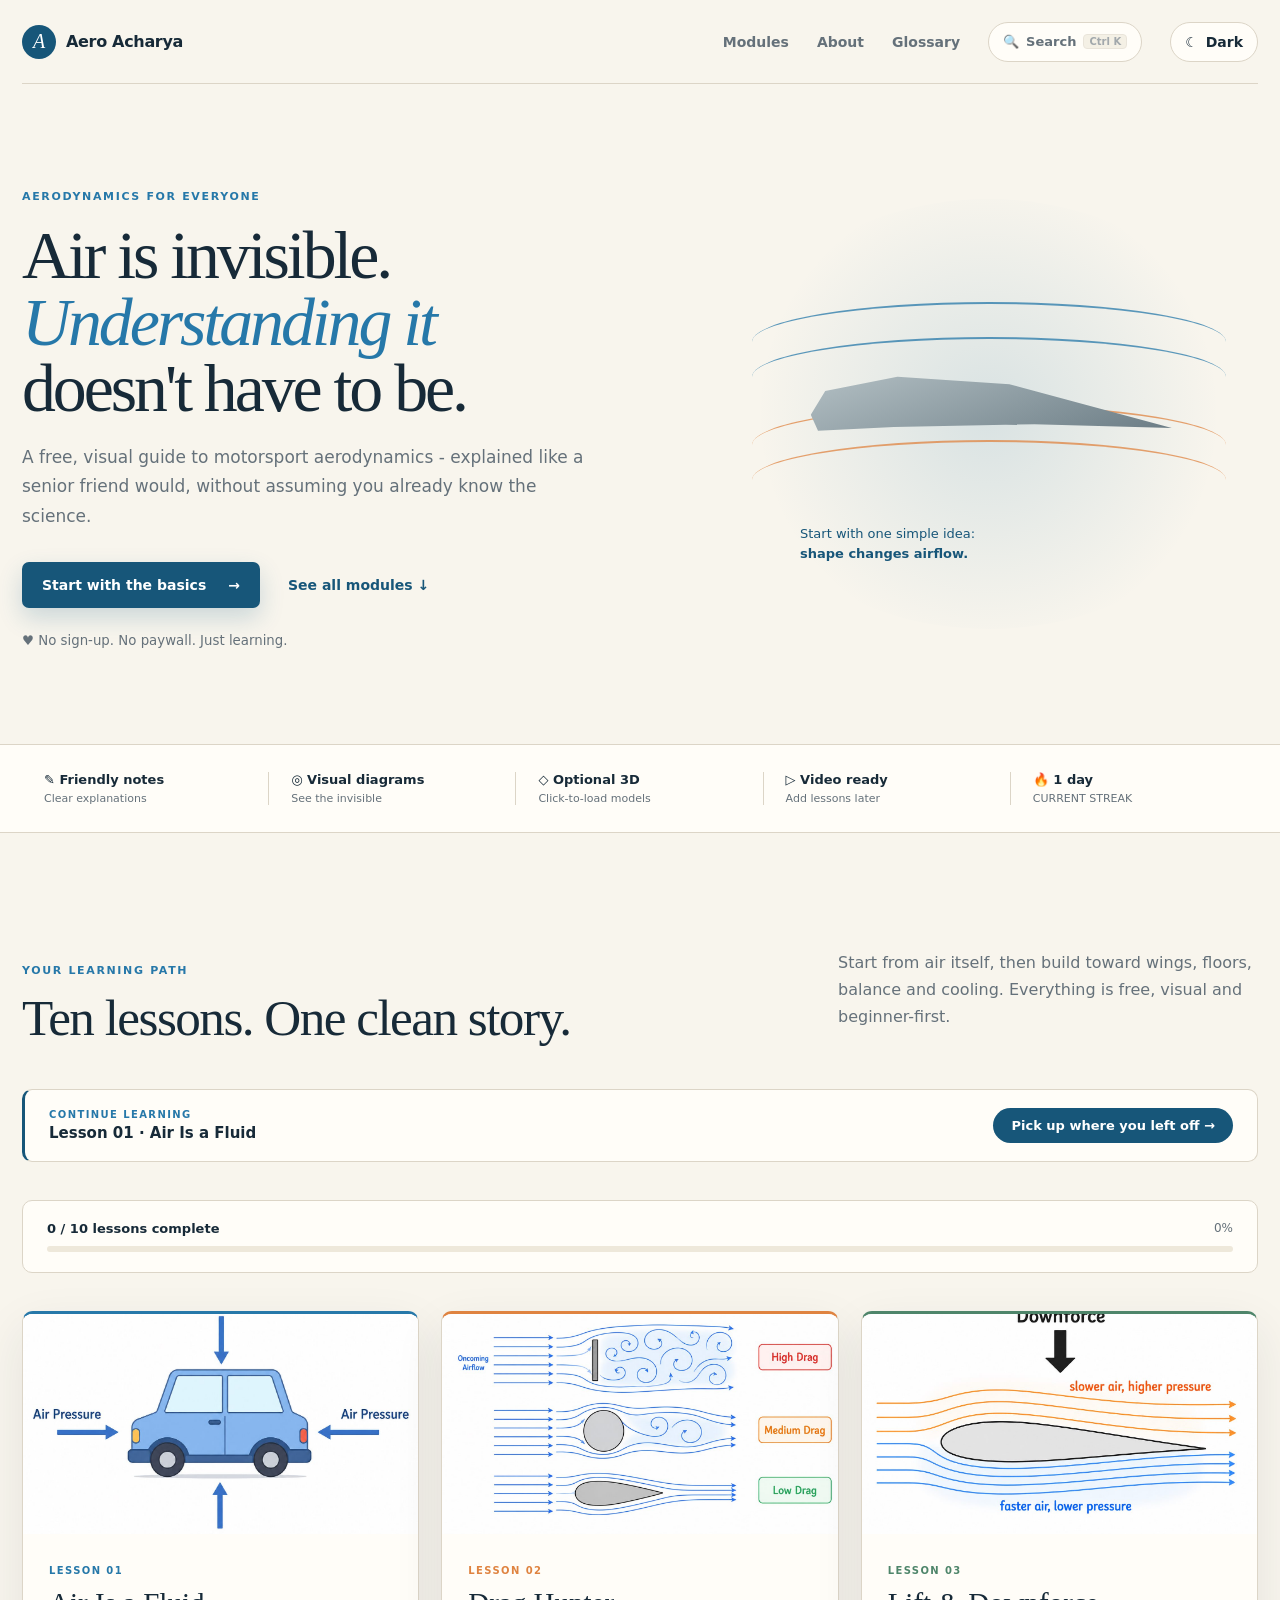
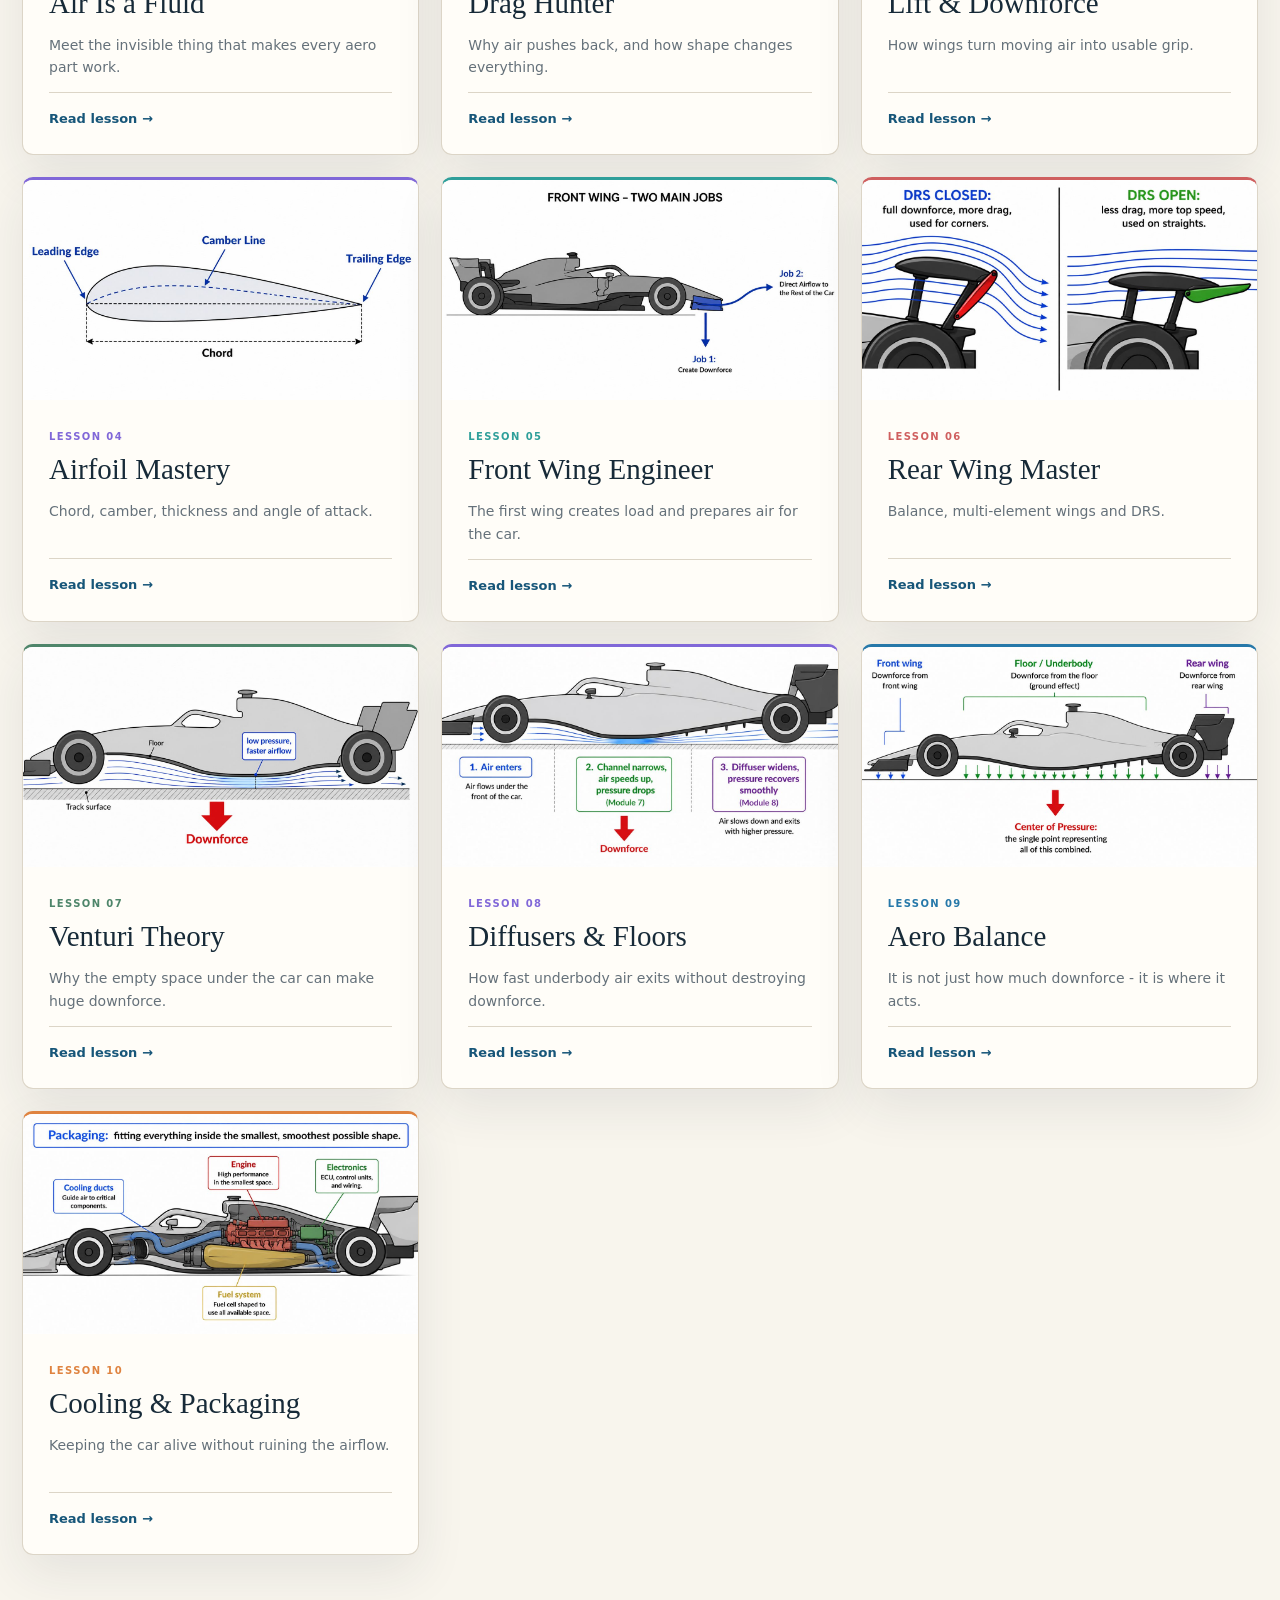
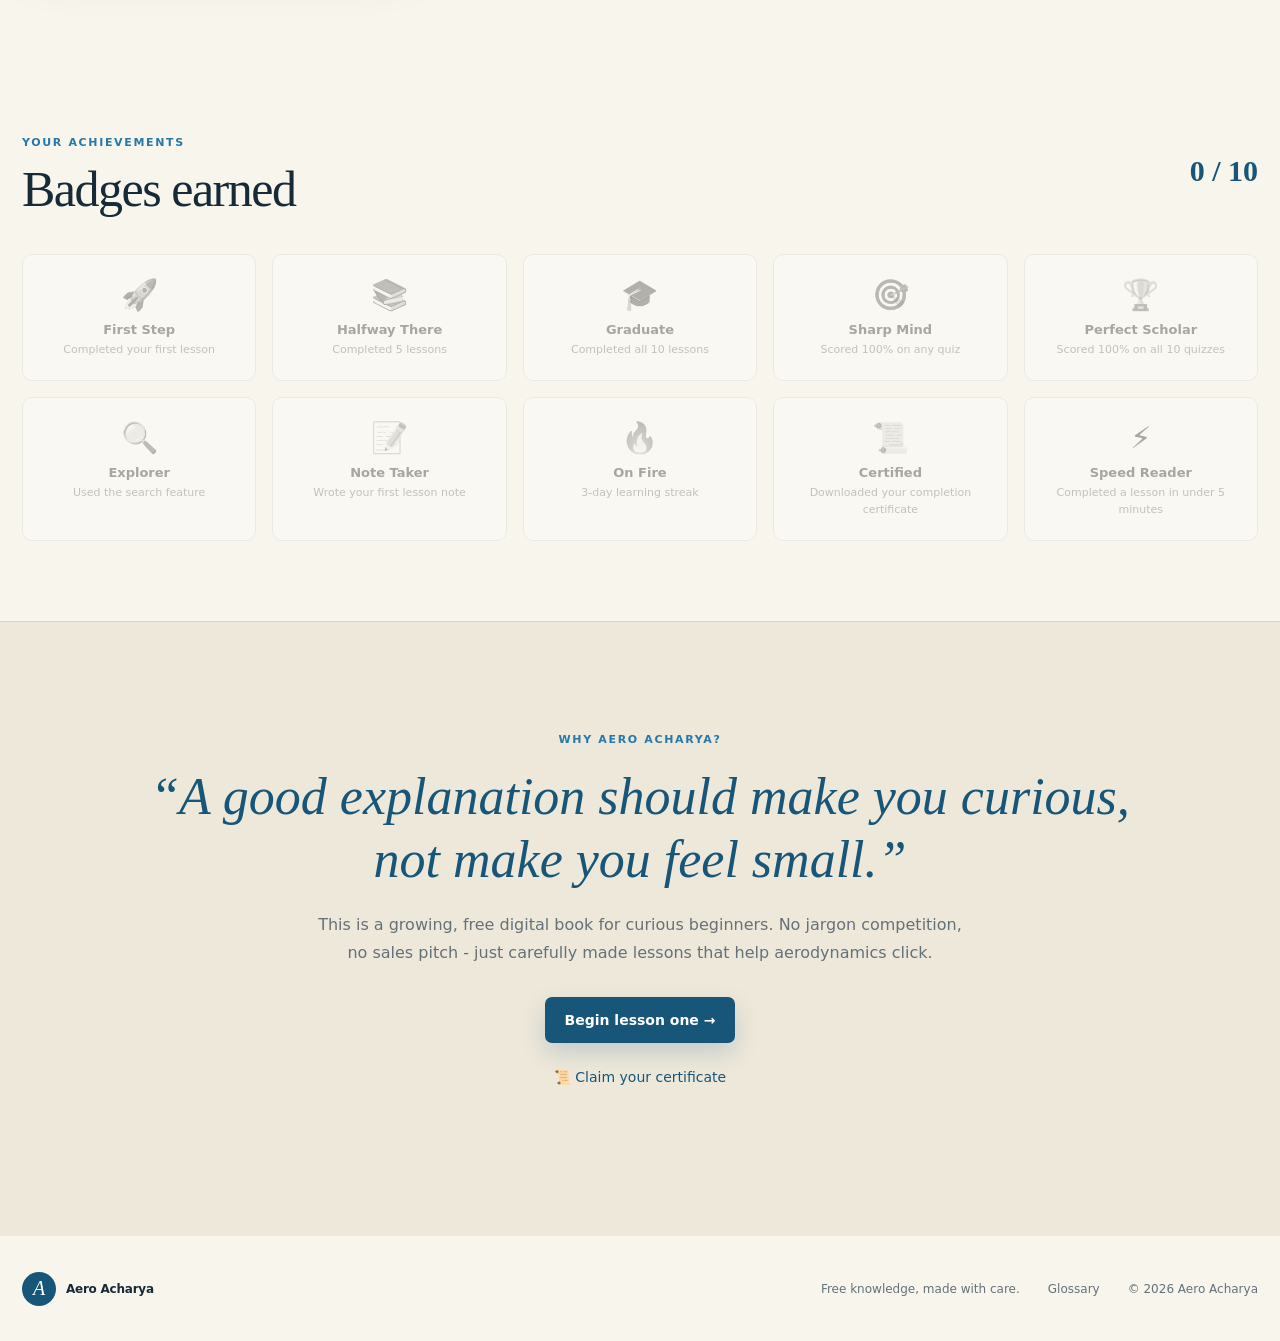
==== index.html @ bc59252e "Add Aero Acharya site" ====
<!doctype html>
<html lang="en">
<head>
  <link rel="manifest" href="manifest.json">
  <meta charset="utf-8">
  <meta name="viewport" content="width=device-width,initial-scale=1">
  <meta name="theme-color" content="#f8f5ed">
  <meta name="description" content="Free, visual motorsport aerodynamics lessons for complete beginners.">
  <title>Aero Acharya - Aerodynamics, explained simply</title>
  <link rel="icon" href="favicon.svg" type="image/svg+xml">
  <link rel="stylesheet" href="assets/styles.css">
  <script src="assets/search-index.js" defer></script>
  <script src="assets/quiz-data.js" defer></script>
  <script src="assets/site.js" defer></script>
  <script src="assets/search.js" defer></script>
  <script src="assets/enhancements.js" defer></script>
  <script src="assets/achievements.js" defer></script>
</head>
<body>
  <header class="site-header wrap">
    <a class="brand" href="./"><span class="brand-mark">A</span><span>Aero Acharya</span></a>
    <button class="menu-button" data-menu aria-label="Open menu" aria-expanded="false">☰</button>
    <nav data-nav><a href="#modules">Modules</a><a href="#about">About</a><a href="glossary.html">Glossary</a><button class="search-btn" data-search-open aria-label="Search lessons"><span>🔍</span><span>Search</span><kbd>Ctrl K</kbd></button><button class="theme-toggle" data-theme-toggle></button></nav>
  </header>

  <main>
    <section class="home-hero wrap">
      <div class="hero-copy">
        <p class="kicker">AERODYNAMICS FOR EVERYONE</p>
        <h1>Air is invisible.<br><em>Understanding it</em><br>doesn&apos;t have to be.</h1>
        <p>A free, visual guide to motorsport aerodynamics - explained like a senior friend would, without assuming you already know the science.</p>
        <div class="hero-actions"><a class="button" href="modules/air-is-a-fluid/">Start with the basics <span>→</span></a><a class="quiet-link" href="#modules">See all modules ↓</a></div>
        <small>♥ No sign-up. No paywall. Just learning.</small>
      </div>
      <div class="hero-diagram" aria-label="Airflow around an aerofoil">
        <div class="air-line a"></div><div class="air-line b"></div><div class="air-line c"></div><div class="air-line d"></div>
        <div class="foil"></div><p>Start with one simple idea:<br><b>shape changes airflow.</b></p>
      </div>
    </section>

    <section class="feature-strip">
      <div><b>✎ Friendly notes</b><small>Clear explanations</small></div>
      <div><b>◎ Visual diagrams</b><small>See the invisible</small></div>
      <div><b>◇ Optional 3D</b><small>Click-to-load models</small></div>
      <div><b>▷ Video ready</b><small>Add lessons later</small></div>
      <div><b>▤ Real references</b><small>Keep going deeper</small></div>
    </section>

    <section class="modules wrap" id="modules">
      <div class="section-heading">
        <div><p class="kicker">YOUR LEARNING PATH</p><h2>Ten lessons. One clean story.</h2></div>
        <p>Start from air itself, then build toward wings, floors, balance and cooling. Everything is free, visual and beginner-first.</p>
      </div>
      <div id="continue-banner"></div>
      <div id="progress-bar"></div>
      <div class="module-grid">
        <a class="module-card blue" href="modules/air-is-a-fluid/"><div class="module-art"><img src="assets/images/module-1/air-pressure.jpg" alt="Air pressure around a car"></div><div class="module-copy"><span>LESSON 01</span><h3>Air Is a Fluid</h3><p>Meet the invisible thing that makes every aero part work.</p><b>Read lesson →</b></div></a>
        <a class="module-card orange" href="modules/drag/"><div class="module-art"><img src="assets/images/module-2/shape-drag.jpg" alt="Drag behind different shapes"></div><div class="module-copy"><span>LESSON 02</span><h3>Drag Hunter</h3><p>Why air pushes back, and how shape changes everything.</p><b>Read lesson →</b></div></a>
        <a class="module-card green" href="modules/lift-downforce/"><div class="module-art"><img src="assets/images/module-3/downforce.jpg" alt="Downforce on an inverted wing"></div><div class="module-copy"><span>LESSON 03</span><h3>Lift &amp; Downforce</h3><p>How wings turn moving air into usable grip.</p><b>Read lesson →</b></div></a>
        <a class="module-card purple" href="modules/airfoil-mastery/"><div class="module-art"><img src="assets/images/module-4/airfoil-anatomy.jpg" alt="Labeled airfoil anatomy"></div><div class="module-copy"><span>LESSON 04</span><h3>Airfoil Mastery</h3><p>Chord, camber, thickness and angle of attack.</p><b>Read lesson →</b></div></a>
        <a class="module-card teal" href="modules/front-wing-engineer/"><div class="module-art"><img src="assets/images/module-5/front-wing-jobs.jpg" alt="Front wing two main jobs"></div><div class="module-copy"><span>LESSON 05</span><h3>Front Wing Engineer</h3><p>The first wing creates load and prepares air for the car.</p><b>Read lesson →</b></div></a>
        <a class="module-card red" href="modules/rear-wing-master/"><div class="module-art"><img src="assets/images/module-6/drs-open-closed.jpg" alt="DRS open and closed comparison"></div><div class="module-copy"><span>LESSON 06</span><h3>Rear Wing Master</h3><p>Balance, multi-element wings and DRS.</p><b>Read lesson →</b></div></a>
        <a class="module-card green" href="modules/venturi-theory/"><div class="module-art"><img src="assets/images/module-7/ground-effect.jpg" alt="Ground effect airflow under a car"></div><div class="module-copy"><span>LESSON 07</span><h3>Venturi Theory</h3><p>Why the empty space under the car can make huge downforce.</p><b>Read lesson →</b></div></a>
        <a class="module-card purple" href="modules/diffusers-floors/"><div class="module-art"><img src="assets/images/module-8/complete-ground-effect.jpg" alt="Complete ground effect airflow story"></div><div class="module-copy"><span>LESSON 08</span><h3>Diffusers &amp; Floors</h3><p>How fast underbody air exits without destroying downforce.</p><b>Read lesson →</b></div></a>
        <a class="module-card blue" href="modules/aero-balance/"><div class="module-art"><img src="assets/images/module-9/center-pressure.jpg" alt="Center of pressure on a race car"></div><div class="module-copy"><span>LESSON 09</span><h3>Aero Balance</h3><p>It is not just how much downforce - it is where it acts.</p><b>Read lesson →</b></div></a>
        <a class="module-card orange" href="modules/cooling-packaging/"><div class="module-art"><img src="assets/images/module-10/packaging.jpg" alt="Race car packaging diagram"></div><div class="module-copy"><span>LESSON 10</span><h3>Cooling &amp; Packaging</h3><p>Keeping the car alive without ruining the airflow.</p><b>Read lesson →</b></div></a>
      </div>
    </section>

    <section class="wrap" id="achievements-section"></section>

    <section class="about" id="about">
      <p class="kicker">WHY AERO ACHARYA?</p>
      <blockquote>“A good explanation should make you curious,<br>not make you feel small.”</blockquote>
      <p>This is a growing, free digital book for curious beginners. No jargon competition, no sales pitch - just carefully made lessons that help aerodynamics click.</p>
      <a class="button" href="modules/air-is-a-fluid/">Begin lesson one →</a>
      <p style="margin-top:20px"><button class="quiet-link" style="background:none;border:none;cursor:pointer;font:inherit;font-size:14px" data-open-certificate>📜 Claim your certificate</button></p>
    </section>
  </main>

  <footer class="wrap"><a class="brand" href="./"><span class="brand-mark">A</span>Aero Acharya</a><p>Free knowledge, made with care.</p><a href="glossary.html">Glossary</a><p>© 2026 Aero Acharya</p></footer>
  <button id="back-to-top" aria-label="Back to top">↑ Top</button>
</body>
</html>
---- assets/styles.css ----
:root{--paper:#f8f5ed;--paper2:#eee8da;--card:#fffdf8;--ink:#172a38;--muted:#65717a;--line:#dcd5c7;--blue:#2678a9;--blue2:#175679;--orange:#df8340;--green:#4e856a;--shadow:0 18px 50px rgba(29,49,61,.09);color-scheme:light}
:root[data-theme=dark]{--paper:#101a22;--paper2:#0b151c;--card:#15242e;--ink:#edf2ef;--muted:#a5b0b6;--line:#2b3b45;--blue:#64b5df;--blue2:#94d3f2;--orange:#f1a567;--green:#84b89d;--shadow:0 18px 50px rgba(0,0,0,.22);color-scheme:dark}
*{box-sizing:border-box}html{scroll-behavior:smooth}body{margin:0;background:var(--paper);color:var(--ink);font-family:Inter,ui-sans-serif,system-ui,-apple-system,"Segoe UI",sans-serif}a{color:inherit;text-decoration:none}button{font:inherit}img{max-width:100%;display:block}.wrap{width:min(1240px,calc(100% - 44px));margin-inline:auto}.site-header{height:84px;display:flex;align-items:center;justify-content:space-between;border-bottom:1px solid var(--line)}.brand{display:flex;align-items:center;gap:10px;font-weight:780;letter-spacing:-.02em}.brand-mark{width:34px;height:34px;display:grid;place-items:center;border-radius:50%;background:var(--blue2);color:#fff;font:italic 20px Georgia,serif}.site-header nav{display:flex;align-items:center;gap:28px;color:var(--muted);font-size:14px;font-weight:700}.site-header nav a:hover{color:var(--ink)}.theme-toggle,.menu-button{border:1px solid var(--line);background:var(--card);color:var(--ink);border-radius:999px;min-height:40px;cursor:pointer}.theme-toggle{padding:0 14px;display:flex;gap:8px;align-items:center}.menu-button{display:none;width:40px}.kicker{color:var(--blue);font-size:11px;font-weight:900;letter-spacing:.15em}h1,h2,h3,blockquote{font-family:Georgia,"Times New Roman",serif}.home-hero{min-height:660px;display:grid;grid-template-columns:1.06fr .94fr;align-items:center;gap:7vw;padding-block:70px}.hero-copy h1{font-size:clamp(49px,5.3vw,78px);line-height:.98;letter-spacing:-.045em;font-weight:500;margin:20px 0}.hero-copy h1 em{color:var(--blue);font-weight:500}.hero-copy>p:not(.kicker){max-width:570px;color:var(--muted);font-size:17px;line-height:1.75}.hero-actions{display:flex;align-items:center;gap:28px;margin:30px 0 22px}.button{display:inline-flex;justify-content:center;align-items:center;gap:22px;background:var(--blue2);color:#fff;padding:15px 20px;border-radius:7px;font-size:14px;font-weight:800;box-shadow:0 10px 24px rgba(26,96,134,.2);transition:.2s}.button:hover{transform:translateY(-2px)}:root[data-theme=dark] .button{background:var(--blue);color:#0d1b23}.quiet-link{color:var(--blue2);font-weight:800;font-size:14px}.hero-copy small{color:var(--muted)}.hero-copy small:first-letter{color:#d96a59}.hero-diagram{height:430px;position:relative;overflow:hidden;border-radius:50%;background:radial-gradient(circle,color-mix(in srgb,var(--blue) 15%,transparent),transparent 67%)}.hero-diagram .air-line{position:absolute;left:6%;width:88%;height:80px;border-top:2px solid var(--blue);border-radius:50%;opacity:.75}.hero-diagram .a{top:24%}.hero-diagram .b{top:32%}.hero-diagram .c{top:48%;border-color:var(--orange)}.hero-diagram .d{top:56%;border-color:var(--orange)}.foil{position:absolute;top:38%;left:17%;width:67%;height:95px;background:linear-gradient(160deg,#b8c4c8,#61737c);clip-path:polygon(0 55%,4% 30%,24% 15%,55% 23%,100% 69%,62% 65%,23% 68%,2% 72%);filter:drop-shadow(0 15px 12px rgba(10,30,40,.2))}.hero-diagram p{position:absolute;bottom:12%;left:15%;color:var(--blue2);font-size:13px;line-height:1.55}.feature-strip{border-block:1px solid var(--line);background:var(--card);display:grid;grid-template-columns:repeat(5,1fr);padding:27px max(22px,calc((100vw - 1240px)/2))}.feature-strip>div{padding:0 22px;display:grid;gap:5px;border-right:1px solid var(--line)}.feature-strip>div:last-child{border:0}.feature-strip b{font-size:13px}.feature-strip small{color:var(--muted);font-size:11px}.modules{padding-block:100px}.section-heading{display:flex;justify-content:space-between;gap:50px;align-items:end;margin-bottom:42px}.section-heading h2{font-size:clamp(36px,4vw,52px);font-weight:500;letter-spacing:-.03em;margin:9px 0 0}.section-heading>p{max-width:420px;color:var(--muted);line-height:1.7}.module-grid{display:grid;grid-template-columns:repeat(3,1fr);gap:22px}.module-card{overflow:hidden;border:1px solid var(--line);border-top:3px solid var(--blue);border-radius:11px;background:var(--card);box-shadow:var(--shadow);transition:.2s}.module-card.orange{border-top-color:var(--orange)}.module-card.green{border-top-color:var(--green)}.module-card.purple{border-top-color:#8067d8}.module-card.teal{border-top-color:#2f9f9a}.module-card.red{border-top-color:#cf5f5f}.module-card:hover{transform:translateY(-5px);box-shadow:0 24px 60px rgba(29,49,61,.14)}.module-art{height:220px;background:#fff;overflow:hidden}.module-art img{width:100%;height:100%;object-fit:cover}.module-card:first-child .module-art img{object-position:center 46%}.module-copy{padding:25px 26px 28px}.module-copy>span{font-size:10px;letter-spacing:.14em;color:var(--blue);font-weight:900}.orange .module-copy>span{color:var(--orange)}.green .module-copy>span{color:var(--green)}.purple .module-copy>span{color:#8067d8}.teal .module-copy>span{color:#2f9f9a}.red .module-copy>span{color:#cf5f5f}.module-copy h3{font-size:29px;font-weight:500;margin:9px 0}.module-copy p{color:var(--muted);font-size:14px;line-height:1.6;min-height:44px}.module-copy b{display:block;border-top:1px solid var(--line);padding-top:18px;color:var(--blue2);font-size:13px}.about{text-align:center;padding:100px 22px 115px;background:var(--paper2);border-top:1px solid var(--line)}.about blockquote{font-size:clamp(31px,4.1vw,52px);line-height:1.2;color:var(--blue2);font-style:italic;margin:20px auto}.about>p:not(.kicker){max-width:650px;margin:0 auto 30px;color:var(--muted);line-height:1.75}footer{min-height:105px;display:flex;align-items:center;gap:28px;color:var(--muted);font-size:12px}footer .brand{margin-right:auto;color:var(--ink)}
/* Reader */
.breadcrumb{display:flex;gap:9px;padding-block:20px;color:var(--muted);font-size:12px;white-space:nowrap;overflow:hidden}.lesson-hero{min-height:390px;margin-bottom:65px;padding:54px 62px;display:grid;grid-template-columns:1.05fr .95fr;align-items:center;gap:50px;background:var(--card);border:1px solid var(--line);border-radius:12px;box-shadow:var(--shadow)}.lesson-hero h1{font-size:clamp(50px,6vw,76px);font-weight:500;letter-spacing:-.04em;margin:12px 0 18px}.lesson-hero .hook{font:21px/1.55 Georgia,serif;color:var(--muted);max-width:620px}.lesson-meta{display:flex;gap:20px;color:var(--muted);font-size:11px;margin-top:25px}.lesson-visual{height:275px;display:grid;place-items:center;position:relative;border-radius:50%;background:radial-gradient(circle,color-mix(in srgb,var(--blue) 13%,transparent),transparent 68%)}.lesson-visual img{width:100%;height:100%;object-fit:contain;mix-blend-mode:multiply}:root[data-theme=dark] .lesson-visual img{mix-blend-mode:normal;border-radius:10px}.lesson-layout{width:min(1060px,calc(100% - 44px));margin:auto;padding-bottom:100px;display:grid;grid-template-columns:210px minmax(0,760px);gap:70px;align-items:start}.toc{position:sticky;top:24px;display:grid}.toc>span{font-size:10px;letter-spacing:.15em;color:var(--muted);font-weight:900;margin-bottom:12px}.toc a{padding:10px 0;border-bottom:1px solid var(--line);color:var(--muted);font-size:12px}.toc a:hover{color:var(--blue)}.toc-note{margin-top:24px;padding:16px;background:color-mix(in srgb,var(--blue) 9%,transparent);border-radius:7px;font-size:11px;line-height:1.55}.lesson section{scroll-margin-top:25px;margin-bottom:88px}.section-no{color:var(--blue);font-size:10px;font-weight:900;letter-spacing:.15em}.lesson h2{font-size:clamp(34px,4vw,47px);font-weight:500;line-height:1.12;letter-spacing:-.025em;margin:10px 0 22px}.lesson section>p:not(.section-no){font:17px/1.82 Georgia,serif;color:var(--muted);margin:0 0 20px}.lesson .lead{font-size:21px!important;color:var(--ink)!important;line-height:1.65!important}.lesson strong{color:var(--ink)}.concept{margin:34px 0 38px;padding:10px;background:#fff;border:1px solid var(--line);border-radius:10px;box-shadow:var(--shadow)}.concept img{width:100%;height:auto;border-radius:5px}.concept figcaption{color:#667278;padding:12px 8px 3px;font-size:11px;line-height:1.5}.idea,.note{margin:28px 0;padding:22px;border-left:3px solid var(--blue);border-radius:7px;background:color-mix(in srgb,var(--blue) 9%,transparent)}.idea b,.note b{display:block;margin-bottom:6px}.idea p,.note p{margin:0;color:var(--muted);font:14px/1.65 Georgia,serif}.note{border-color:var(--orange);background:color-mix(in srgb,var(--orange) 9%,transparent)}.formula{margin:28px 0;padding:25px;background:var(--card);border:1px solid var(--line);border-radius:8px;text-align:center;font:24px/1.5 Georgia,serif;color:var(--blue2)}.formula small{display:block;color:var(--muted);font:10px Inter,sans-serif;letter-spacing:.13em}.two-cards,.three-cards,.media-grid{display:grid;gap:14px;margin:28px 0}.two-cards,.media-grid{grid-template-columns:1fr 1fr}.three-cards{grid-template-columns:repeat(3,1fr)}.info-card{padding:22px;background:var(--card);border:1px solid var(--line);border-radius:8px}.info-card span{color:var(--blue);font-size:10px;font-weight:900}.info-card b{display:block;margin:16px 0 7px;font:21px Georgia,serif}.info-card p{margin:0;color:var(--muted);font-size:12px;line-height:1.6}.media-box{min-height:215px;display:flex;flex-direction:column;justify-content:center;align-items:center;text-align:center;padding:25px;border:1px dashed var(--blue);border-radius:9px;background:color-mix(in srgb,var(--blue) 6%,transparent)}.media-box span{width:44px;height:44px;display:grid;place-items:center;border-radius:50%;background:var(--blue2);color:white;margin-bottom:14px}.media-box p{color:var(--muted);font-size:11px;line-height:1.6}.references>div{display:grid;grid-template-columns:42px 1fr;padding:18px 0;border-top:1px solid var(--line)}.references>div>span{color:var(--blue);font-size:11px;font-weight:900}.references p{display:grid;gap:5px;margin:0!important;color:var(--ink)!important;font:14px Inter,sans-serif!important}.references small{color:var(--muted);line-height:1.5}.lesson-nav{display:grid;grid-template-columns:1fr 1fr;gap:12px;margin:50px 0}.lesson-nav a{padding:20px;border:1px solid var(--line);background:var(--card);border-radius:8px}.lesson-nav small{display:block;color:var(--muted);font-size:9px;letter-spacing:.12em}.lesson-nav b{display:block;margin-top:7px}.lesson-nav a:last-child{text-align:right}.model-shell{margin:30px 0;border:1px solid var(--line);border-radius:12px;overflow:hidden;background:linear-gradient(145deg,#e8f3f8,#cadce5);box-shadow:var(--shadow)}model-viewer{width:100%;height:470px;--poster-color:transparent}.model-tools{display:flex;justify-content:space-between;gap:20px;padding:14px 18px;background:var(--card);color:var(--muted);font-size:11px}.model-credit{font-size:10px!important;line-height:1.55!important}.model-credit a{text-decoration:underline}.loading-model{color:#31596f;font-weight:800}
@media(max-width:900px){.home-hero{grid-template-columns:1fr;min-height:0}.hero-diagram{height:380px;max-width:680px;width:100%;margin:auto}.feature-strip{grid-template-columns:repeat(3,1fr);gap:20px 0}.feature-strip>div:nth-child(3){border:0}.module-grid{grid-template-columns:1fr 1fr}.lesson-hero{grid-template-columns:1fr;padding:44px 36px}.lesson-visual{display:none}.lesson-layout{display:block;max-width:760px}.toc{position:static;grid-template-columns:1fr 1fr;margin-bottom:60px}.toc>span,.toc-note{grid-column:span 2}}
@media(max-width:640px){.wrap,.lesson-layout{width:min(100% - 32px,1240px)}.site-header{height:70px;position:relative}.menu-button{display:block}.site-header nav{display:none;position:absolute;z-index:20;top:64px;right:0;min-width:190px;padding:14px;background:var(--card);border:1px solid var(--line);border-radius:9px;box-shadow:var(--shadow);flex-direction:column;align-items:stretch}.site-header nav.open{display:flex}.site-header nav a{padding:8px}.theme-toggle{justify-content:center}.home-hero{padding-block:50px;gap:20px}.hero-copy h1{font-size:clamp(42px,13vw,58px)}.hero-copy>p:not(.kicker){font-size:15px}.hero-actions{flex-direction:column;align-items:flex-start;gap:19px}.hero-diagram{height:305px}.feature-strip{grid-template-columns:1fr;padding:18px 26px;gap:0}.feature-strip>div,.feature-strip>div:nth-child(3){border-right:0;border-bottom:1px solid var(--line);padding:14px 0}.feature-strip>div:last-child{border:0}.modules{padding-block:70px}.section-heading{display:block}.section-heading>p{font-size:14px}.module-grid{grid-template-columns:1fr}.about{padding:70px 18px 80px}footer{align-items:flex-start;flex-direction:column;padding-block:28px;gap:10px}footer .brand{margin-bottom:5px}.breadcrumb{width:calc(100% - 32px)}.lesson-hero{margin-inline:10px;margin-bottom:45px;padding:34px 22px;min-height:0}.lesson-hero h1{font-size:clamp(45px,14vw,62px)}.lesson-hero .hook{font-size:18px}.lesson-meta{flex-direction:column;gap:7px}.toc{grid-template-columns:1fr}.toc>span,.toc-note{grid-column:auto}.lesson section{margin-bottom:65px}.lesson section>p:not(.section-no){font-size:16px}.concept{margin-inline:-5px;padding:5px}.two-cards,.three-cards,.media-grid{grid-template-columns:1fr}.lesson-nav{grid-template-columns:1fr}.lesson-nav a:last-child{text-align:left}model-viewer{height:350px}.model-tools{flex-direction:column;gap:5px}}
@media(max-width:640px){
  .wrap{width:min(100% - 24px,1240px)}
  .site-header{height:64px}
  .brand{font-size:14px}
  .brand-mark{width:30px;height:30px;font-size:18px}
  .site-header nav{right:12px;min-width:min(260px,calc(100vw - 24px))}
  .home-hero{padding-block:34px 40px}
  .hero-copy h1{font-size:clamp(38px,12vw,54px);margin:14px 0 14px}
  .hero-copy>p:not(.kicker){font-size:14px;line-height:1.65}
  .button{width:100%;max-width:320px}
  .quiet-link{text-align:center}
  .hero-diagram{height:260px}
  .feature-strip{padding:16px 20px}
  .feature-strip b{font-size:12px}
  .feature-strip small{font-size:10px;line-height:1.45}
  .modules{padding-block:58px}
  .section-heading{margin-bottom:26px}
  .section-heading h2{font-size:clamp(30px,10vw,42px)}
  .module-card{border-radius:14px}
  .module-art{height:190px}
  .module-copy{padding:20px 18px 22px}
  .module-copy h3{font-size:24px}
  .module-copy p{min-height:0;font-size:13px}
  .module-copy b{padding-top:14px;font-size:12px}
  .about{padding:58px 16px 68px}
  .about blockquote{font-size:clamp(28px,8vw,40px)}
  .lesson-hero{margin-inline:0;padding:28px 18px}
  .lesson-hero h1{font-size:clamp(38px,13vw,54px)}
  .lesson-hero .hook{font-size:16px}
  .lesson-layout{width:min(100% - 24px,760px)}
  .toc{gap:0}
  .toc a{font-size:11px}
  .lesson h2{font-size:clamp(28px,8vw,40px)}
  .lesson section>p:not(.section-no){font-size:15px;line-height:1.72}
  .formula{font-size:18px;padding:18px 16px}
  .info-card{padding:18px 16px}
  .info-card b{font-size:18px}
  .media-box{min-height:0;padding:20px 16px}
  .lesson-nav a{padding:16px}
  .mark-complete-wrap{padding:18px 16px}
  .progress-bar-wrap{padding:16px 18px}
  .search-panel{width:calc(100% - 20px);max-height:76vh}
  .search-input-row{padding:12px 14px}
  .search-result{padding:10px 16px}
  #back-to-top{right:12px;bottom:82px;padding:9px 13px}
  #notes-widget{right:12px;bottom:14px}
  .achievement-toast{left:12px;right:12px;max-width:none}
  .achievements-wrap{padding:52px 0 60px}
  .achievements-header h2{font-size:clamp(28px,9vw,40px)}
  .achievements-count{font-size:22px}
  .badge-card{padding:18px 12px}
  .cert-panel{border-radius:14px}
  .cert-name-step{padding:34px 18px}
  .cert-doc{padding:18px}
  .cert-inner{padding:32px 18px}
  .cert-footer-row{grid-template-columns:1fr;gap:10px}
  .cert-name-display{font-size:clamp(24px,8vw,36px)}
  .cert-course{font-size:clamp(20px,7vw,28px)}
  .cert-actions{margin-top:16px}
  .model-container{height:300px;margin:24px 0}
  .model-overlay-text{font-size:11px;padding:7px 12px;max-width:calc(100% - 40px);text-align:center}
}
@media(prefers-reduced-motion:reduce){html{scroll-behavior:auto}.button,.module-card{transition:none}}
.model-load{margin:16px auto 22px;display:flex;align-items:center;justify-content:center;gap:10px;border:1px solid var(--blue);background:var(--card);color:var(--blue2);border-radius:999px;padding:12px 18px;font-weight:800;cursor:pointer}.model-load:hover{background:color-mix(in srgb,var(--blue) 8%,var(--card))}

/* ── Progress Tracking ─────────────────────────────────────── */
.progress-bar-wrap{margin-bottom:38px;padding:20px 24px;background:var(--card);border:1px solid var(--line);border-radius:10px;display:flex;flex-direction:column;gap:10px}
.progress-bar-meta{display:flex;justify-content:space-between;align-items:center}
.progress-bar-meta b{font-size:13px}
.progress-bar-meta span{font-size:12px;color:var(--muted)}
.progress-bar-track{height:6px;background:var(--paper2);border-radius:999px;overflow:hidden}
.progress-bar-fill{height:100%;background:var(--green);border-radius:999px;transition:width .5s ease}
/* Module card badge */
.module-card{position:relative}
.card-badge{position:absolute;top:10px;right:10px;z-index:2;background:var(--green);color:#fff;border-radius:999px;font-size:10px;font-weight:900;padding:4px 9px;line-height:1;display:flex;align-items:center;gap:4px;box-shadow:0 2px 8px rgba(0,0,0,.15)}
.card-badge--quiz{background:var(--blue2);top:10px;right:auto;left:10px}
/* Mark complete button on lesson pages */
.mark-complete-wrap{margin:40px 0 20px;padding:22px;background:var(--card);border:1px solid var(--line);border-radius:10px;display:flex;align-items:center;justify-content:space-between;gap:16px}
.mark-complete-wrap p{margin:0;color:var(--muted);font-size:13px}
.mark-complete-btn{display:inline-flex;align-items:center;gap:8px;padding:11px 20px;border:2px solid var(--green);background:transparent;color:var(--green);border-radius:999px;font-size:13px;font-weight:800;cursor:pointer;transition:.2s}
.mark-complete-btn:hover{background:var(--green);color:#fff}
.mark-complete-btn.done{background:var(--green);color:#fff;pointer-events:none}
/* Completed chip in lesson meta */
.lesson-done-chip{display:inline-flex;align-items:center;gap:5px;background:color-mix(in srgb,var(--green) 14%,transparent);color:var(--green);border:1px solid color-mix(in srgb,var(--green) 30%,transparent);border-radius:999px;padding:3px 10px;font-size:10px;font-weight:900}
@media(max-width:640px){.mark-complete-wrap{flex-direction:column;align-items:flex-start}}

/* ── Quiz ──────────────────────────────────────────────────── */
.quiz-block{margin:60px 0 30px;padding:30px;background:var(--card);border:1px solid var(--line);border-radius:12px;box-shadow:var(--shadow)}
.quiz-header{margin-bottom:28px}
.quiz-header h2{font-size:clamp(28px,3.5vw,40px);font-weight:500;letter-spacing:-.025em;margin:10px 0 6px}
.quiz-prev-score{font-size:13px;color:var(--muted);margin:0}
.quiz-q{margin-bottom:30px;padding-bottom:28px;border-bottom:1px solid var(--line)}
.quiz-q:last-of-type{border-bottom:none}
.quiz-q-text{font:17px/1.55 Georgia,serif;color:var(--ink);margin:0 0 14px;display:flex;gap:10px;align-items:baseline}
.quiz-q-num{flex-shrink:0;font:900 10px Inter,sans-serif;letter-spacing:.14em;color:var(--blue);padding-top:4px}
.quiz-opts{display:grid;gap:8px}
.quiz-opt{display:flex;align-items:center;gap:12px;padding:12px 16px;border:1.5px solid var(--line);border-radius:8px;cursor:pointer;transition:.15s;background:var(--paper)}
.quiz-opt:hover{border-color:var(--blue);background:color-mix(in srgb,var(--blue) 5%,var(--paper))}
.quiz-opt input[type=radio]{accent-color:var(--blue);width:16px;height:16px;flex-shrink:0;cursor:pointer}
.quiz-opt-text{font-size:14px;line-height:1.5}
.quiz-opt--correct{border-color:var(--green)!important;background:color-mix(in srgb,var(--green) 9%,var(--paper))!important}
.quiz-opt--wrong{border-color:#cf5f5f!important;background:color-mix(in srgb,#cf5f5f 9%,var(--paper))!important}
.quiz-feedback{margin:8px 0 0;font-size:12px;font-weight:700;min-height:18px}
.quiz-feedback--correct{color:var(--green)}
.quiz-feedback--wrong{color:#cf5f5f}
.quiz-feedback--warn{color:var(--orange)}
.quiz-footer{display:flex;align-items:center;gap:18px;margin-top:10px;flex-wrap:wrap}
.quiz-submit{padding:13px 26px;background:var(--blue2);color:#fff;border:none;border-radius:8px;font-size:14px;font-weight:800;cursor:pointer;transition:.2s}
.quiz-submit:hover{transform:translateY(-1px);opacity:.9}
.quiz-score{font-size:14px;font-weight:700;display:flex;gap:10px;align-items:center;flex-wrap:wrap}
.quiz-score-num{font-size:20px;color:var(--blue2);font-family:Georgia,serif}
.quiz-score-pct{color:var(--muted)}
.quiz-score-perfect{color:var(--green)}
.quiz-retake{display:inline-flex;align-items:center;gap:6px;padding:11px 20px;border:1.5px solid var(--line);background:transparent;color:var(--muted);border-radius:8px;font-size:13px;font-weight:700;cursor:pointer;transition:.2s;margin-top:12px}
.quiz-retake:hover{border-color:var(--blue);color:var(--blue)}
:root[data-theme=dark] .quiz-submit{background:var(--blue)}
@media(max-width:640px){.quiz-block{padding:20px 16px}.quiz-footer{flex-direction:column;align-items:flex-start}}

/* ── Search ────────────────────────────────────────────────── */
.search-btn{border:1px solid var(--line);background:var(--card);color:var(--muted);border-radius:999px;height:40px;padding:0 14px;display:inline-flex;align-items:center;gap:7px;font-size:13px;font-weight:700;cursor:pointer;transition:.15s;white-space:nowrap}
.search-btn:hover{border-color:var(--blue);color:var(--ink)}
.search-btn kbd{font-size:10px;opacity:.6;font-family:inherit;background:var(--paper2);border:1px solid var(--line);border-radius:4px;padding:1px 5px;pointer-events:none}
.search-modal{position:fixed;inset:0;z-index:999;display:flex;align-items:flex-start;justify-content:center;padding-top:clamp(60px,10vh,120px)}
.search-modal[hidden]{display:none}
.search-backdrop{position:absolute;inset:0;background:rgba(10,20,28,.55);backdrop-filter:blur(4px)}
.search-panel{position:relative;width:min(640px,calc(100% - 32px));background:var(--card);border:1px solid var(--line);border-radius:14px;box-shadow:0 24px 80px rgba(0,0,0,.28);overflow:hidden;max-height:70vh;display:flex;flex-direction:column}
.search-input-row{display:flex;align-items:center;gap:10px;padding:14px 18px;border-bottom:1px solid var(--line)}
.search-icon-inner{font-size:16px;flex-shrink:0;opacity:.6}
.search-input{flex:1;border:none;background:transparent;font:16px Inter,sans-serif;color:var(--ink);outline:none}
.search-input::placeholder{color:var(--muted)}
.search-kbd{font-size:10px;color:var(--muted);background:var(--paper2);border:1px solid var(--line);border-radius:5px;padding:2px 7px;flex-shrink:0;font-family:inherit}
.search-results{overflow-y:auto;padding:10px 0;flex:1}
.search-hint{padding:18px 22px;color:var(--muted);font-size:13px;margin:0}
.search-group{padding:0}
.search-group-label{display:block;padding:10px 22px 4px;font-size:10px;font-weight:900;letter-spacing:.14em;color:var(--blue)}
.search-result{display:block;padding:10px 22px;transition:.12s}
.search-result:hover{background:color-mix(in srgb,var(--blue) 7%,transparent)}
.search-result-section{display:block;font-size:13px;font-weight:700;color:var(--ink);margin-bottom:3px}
.search-result-excerpt{display:block;font-size:12px;color:var(--muted);line-height:1.55}
.search-result mark{background:color-mix(in srgb,var(--orange) 28%,transparent);color:var(--ink);border-radius:2px;padding:0 1px}
body.search-open{overflow:hidden}
@media(max-width:640px){.search-btn kbd{display:none}.search-btn span{display:none}.search-btn{padding:0;width:40px;justify-content:center}}

/* ── Reading progress bar ──────────────────────────────────── */
#reading-progress-bar{position:fixed;top:0;left:0;width:100%;height:3px;z-index:998;pointer-events:none}
#reading-progress{height:100%;width:0;background:linear-gradient(90deg,var(--blue),var(--green));transition:width .1s linear}

/* ── Back to top ───────────────────────────────────────────── */
#back-to-top{position:fixed;bottom:90px;right:22px;z-index:90;border:1px solid var(--line);background:var(--card);color:var(--muted);border-radius:999px;padding:9px 16px;font-size:12px;font-weight:800;cursor:pointer;opacity:0;transform:translateY(10px);transition:.25s;pointer-events:none;box-shadow:var(--shadow)}
#back-to-top.visible{opacity:1;transform:translateY(0);pointer-events:auto}
#back-to-top:hover{background:var(--blue2);color:#fff;border-color:var(--blue2)}

/* ── Scroll animations ─────────────────────────────────────── */
.anim-ready{opacity:0;transform:translateY(22px);transition:opacity .5s ease,transform .5s ease}
.anim-in{opacity:1;transform:translateY(0)}

/* ── Continue banner ───────────────────────────────────────── */
.continue-banner{display:flex;align-items:center;justify-content:space-between;gap:16px;padding:18px 24px;background:var(--card);border:1px solid var(--line);border-left:3px solid var(--blue2);border-radius:10px;margin-bottom:38px;flex-wrap:wrap}
.continue-label{display:block;font-size:10px;font-weight:900;letter-spacing:.14em;color:var(--blue);margin-bottom:3px}
.continue-text strong{font-size:15px}
.continue-link{display:inline-flex;align-items:center;padding:10px 18px;background:var(--blue2);color:#fff;border-radius:999px;font-size:13px;font-weight:800;white-space:nowrap;transition:.15s}
.continue-link:hover{opacity:.88;transform:translateX(2px)}
:root[data-theme=dark] .continue-link{background:var(--blue)}

/* ── Key Takeaways ─────────────────────────────────────────── */
.takeaways-box{margin:60px 0 0;padding:30px;background:color-mix(in srgb,var(--green) 8%,var(--card));border:1px solid color-mix(in srgb,var(--green) 25%,var(--line));border-left:3px solid var(--green);border-radius:12px}
.takeaways-header{margin-bottom:20px}
.takeaways-header h2{font-size:clamp(26px,3vw,36px);font-weight:500;letter-spacing:-.025em;margin:8px 0 0;color:var(--ink)}
.takeaways-list{margin:0;padding:0 0 0 20px;display:grid;gap:10px}
.takeaways-list li{font:15px/1.65 Georgia,serif;color:var(--muted)}
.takeaways-list li em{color:var(--ink);font-style:normal;font-weight:700}

/* ── Quiz explanation ──────────────────────────────────────── */
.quiz-explanation{margin:10px 0 0;padding:12px 16px;background:color-mix(in srgb,var(--blue) 6%,var(--paper));border-left:2px solid var(--blue);border-radius:6px;font-size:12px;line-height:1.65;color:var(--muted)}

/* ── Font size toggle ──────────────────────────────────────── */
:root{--lesson-font-size:17px}
.lesson section>p:not(.section-no){font-size:var(--lesson-font-size)}
.font-toggle{display:flex;align-items:center;gap:4px;margin-top:20px}
.font-toggle button{border:1px solid var(--line);background:var(--card);color:var(--muted);border-radius:6px;width:30px;height:30px;cursor:pointer;font:inherit;font-size:12px}
.font-toggle button:hover{border-color:var(--blue);color:var(--ink)}
.font-toggle span{font-size:10px;color:var(--muted);padding:0 4px}

/* ── Notes widget ──────────────────────────────────────────── */
#notes-widget{position:fixed;bottom:22px;right:22px;z-index:91;display:flex;flex-direction:column;align-items:flex-end;gap:8px}
.notes-toggle{display:flex;align-items:center;gap:7px;padding:10px 16px;border:1px solid var(--line);background:var(--card);color:var(--muted);border-radius:999px;font-size:13px;font-weight:800;cursor:pointer;box-shadow:var(--shadow);transition:.2s}
.notes-toggle:hover,.notes-toggle.active{background:var(--blue2);color:#fff;border-color:var(--blue2)}
:root[data-theme=dark] .notes-toggle.active{background:var(--blue)}
.notes-panel{width:320px;background:var(--card);border:1px solid var(--line);border-radius:12px;box-shadow:0 20px 60px rgba(0,0,0,.2);overflow:hidden;display:flex;flex-direction:column}
.notes-panel[hidden]{display:none!important}
.notes-panel-header{display:flex;justify-content:space-between;align-items:center;padding:12px 16px;border-bottom:1px solid var(--line);font-size:12px;font-weight:800}
.notes-close{border:none;background:transparent;color:var(--muted);cursor:pointer;font-size:14px;padding:4px}
.notes-textarea{border:none;resize:none;height:200px;padding:14px 16px;font:14px/1.65 Inter,sans-serif;color:var(--ink);background:var(--paper);outline:none}
.notes-footer{display:flex;justify-content:space-between;align-items:center;padding:8px 14px;border-top:1px solid var(--line);background:var(--paper2)}
.notes-saved{font-size:11px;color:var(--green)}
.notes-clear{border:none;background:transparent;color:var(--muted);font-size:11px;cursor:pointer;padding:4px 8px}
.notes-clear:hover{color:#cf5f5f}
@media(max-width:640px){.notes-toggle-label{display:none}.notes-toggle{padding:0;width:44px;height:44px;justify-content:center}.notes-panel{width:calc(100vw - 32px)}}

/* ── Achievement toasts ────────────────────────────────────── */
.achievement-toast{position:fixed;bottom:80px;left:22px;z-index:9999;display:flex;align-items:center;gap:12px;padding:14px 18px;background:var(--card);border:1px solid var(--line);border-left:3px solid var(--green);border-radius:10px;box-shadow:0 12px 40px rgba(0,0,0,.18);font-size:13px;max-width:320px;opacity:0;transform:translateX(-20px);transition:.35s}
.achievement-toast.show{opacity:1;transform:translateX(0)}
.achievement-toast-icon{font-size:22px;flex-shrink:0}
.achievement-toast strong{display:block;font-size:11px;font-weight:900;letter-spacing:.1em;color:var(--green);margin-bottom:2px}
.achievement-toast span{color:var(--muted)}

/* ── Achievements dashboard ────────────────────────────────── */
.achievements-wrap{padding:70px 0 80px}
.achievements-header{display:flex;justify-content:space-between;align-items:center;margin-bottom:36px;flex-wrap:wrap;gap:16px}
.achievements-header h2{font-size:clamp(34px,4vw,50px);font-weight:500;letter-spacing:-.03em;margin:8px 0 0}
.achievements-count{font-size:30px;font-weight:700;color:var(--blue2);font-family:Georgia,serif}
.achievements-grid{display:grid;grid-template-columns:repeat(5,1fr);gap:16px}
.badge-card{padding:22px 16px;border:1px solid var(--line);border-radius:10px;background:var(--card);text-align:center;transition:.2s}
.badge-card--locked{opacity:.38;filter:grayscale(1)}
.badge-card--unlocked{box-shadow:0 4px 20px rgba(0,0,0,.08)}
.badge-card--unlocked:hover{transform:translateY(-3px)}
.badge-icon{font-size:30px;display:block;margin-bottom:10px}
.badge-title{display:block;font-size:13px;font-weight:800;margin-bottom:5px}
.badge-desc{font-size:11px;color:var(--muted);margin:0;line-height:1.5}
@media(max-width:900px){.achievements-grid{grid-template-columns:repeat(3,1fr)}}
@media(max-width:640px){.achievements-grid{grid-template-columns:repeat(2,1fr)}}

/* ── Certificate overlay ───────────────────────────────────── */
.cert-overlay{position:fixed;inset:0;z-index:9998;display:flex;align-items:center;justify-content:center;padding:16px;background:rgba(10,20,28,.6);backdrop-filter:blur(6px)}
.cert-panel{position:relative;width:min(700px,100%);background:var(--card);border:1px solid var(--line);border-radius:16px;box-shadow:0 30px 80px rgba(0,0,0,.3);overflow:hidden}
.cert-close{position:absolute;top:14px;right:16px;border:none;background:transparent;color:var(--muted);font-size:18px;cursor:pointer;z-index:1;width:32px;height:32px;border-radius:50%;display:grid;place-items:center}
.cert-close:hover{background:var(--paper2)}
.cert-name-step{padding:48px 44px;display:flex;flex-direction:column;align-items:flex-start;gap:0}
.cert-name-step[hidden],.cert-doc[hidden]{display:none!important}
.cert-name-input{width:100%;padding:13px 18px;border:1.5px solid var(--line);background:var(--paper);color:var(--ink);border-radius:8px;font:16px Inter,sans-serif;outline:none;margin-bottom:16px}
.cert-name-input:focus{border-color:var(--blue)}
.cert-generate-btn{padding:13px 26px;background:var(--blue2);color:#fff;border:none;border-radius:8px;font:700 14px Inter,sans-serif;cursor:pointer}
.cert-generate-btn:hover{opacity:.9}
/* The printable certificate */
.cert-doc{padding:30px}
.cert-inner{padding:50px 44px;border:2px solid var(--line);border-radius:10px;text-align:center;position:relative;overflow:hidden;background:var(--paper)}
.cert-watermark{position:absolute;font-size:220px;opacity:.03;top:50%;left:50%;transform:translate(-50%,-60%);pointer-events:none;font-family:Georgia,serif}
.cert-label{font:900 11px Inter,sans-serif;letter-spacing:.2em;color:var(--blue);margin:0 0 30px}
.cert-presented{font:15px/1 Georgia,serif;color:var(--muted);margin:0 0 14px}
.cert-name-display{font:500 clamp(28px,5vw,44px)/1.1 Georgia,serif;letter-spacing:-.025em;color:var(--ink);margin:0 0 16px}
.cert-body{font:15px/1 Georgia,serif;color:var(--muted);margin:0 0 8px}
.cert-course{font:500 clamp(22px,3vw,32px)/1.1 Georgia,serif;color:var(--blue2);margin:0 0 4px}
.cert-subtitle{font:13px/1 Inter,sans-serif;color:var(--muted);margin:0 0 32px}
.cert-divider{border:none;border-top:1px solid var(--line);margin:0 0 28px}
.cert-footer-row{display:grid;grid-template-columns:1fr 1fr 1fr;gap:20px;text-align:center}
.cert-footer-row>div{display:flex;flex-direction:column;gap:5px}
.cert-footer-row span{font:700 15px Inter,sans-serif;color:var(--ink)}
.cert-footer-row small{font-size:9px;letter-spacing:.13em;color:var(--muted)}
.cert-brand{display:flex;align-items:center;justify-content:center;gap:8px;font:700 15px Inter,sans-serif}
.cert-actions{display:flex;gap:12px;justify-content:center;margin-top:20px;flex-wrap:wrap}
.cert-print-btn{padding:12px 24px;background:var(--blue2);color:#fff;border:none;border-radius:8px;font:700 14px Inter,sans-serif;cursor:pointer}
.cert-retake{padding:12px 24px;border:1px solid var(--line);background:transparent;color:var(--muted);border-radius:8px;font:700 14px Inter,sans-serif;cursor:pointer}
@media print{
  body>*:not(.cert-overlay){display:none!important}
  .cert-overlay{position:static;background:none;backdrop-filter:none;padding:0}
  .cert-panel{box-shadow:none;border:none}
  .cert-close,.cert-name-step,.cert-actions{display:none!important}
  .cert-doc{padding:0}
  .cert-inner{border:2px solid #ccc;page-break-inside:avoid}
}

/* ── Glossary ──────────────────────────────────────────────── */
.glossary-list{margin:0}
.glossary-list dt{font:700 16px Inter,sans-serif;color:var(--ink);padding:18px 0 5px;border-top:1px solid var(--line);margin:0}
.glossary-list dt:first-of-type{border-top:none}
.glossary-list dd{margin:0 0 4px;padding:0 0 14px;font:15px/1.7 Georgia,serif;color:var(--muted)}

/* ── 3D Model Viewer ───────────────────────────────────────── */
.model-container{position:relative;width:100%;height:400px;background:var(--paper);border:1px solid var(--line);border-radius:12px;margin:32px 0;overflow:hidden}
model-viewer{width:100%;height:100%;--poster-color:transparent}
.model-overlay{position:absolute;inset:0;display:flex;flex-direction:column;align-items:center;justify-content:center;background:rgba(23,86,121,.04);backdrop-filter:blur(2px);z-index:2;cursor:pointer;transition:opacity .3s}
.model-overlay:hover{background:rgba(23,86,121,.08)}
.model-overlay.hidden{opacity:0;pointer-events:none}
.model-overlay-icon{font-size:32px;margin-bottom:12px;filter:drop-shadow(0 4px 12px rgba(0,0,0,.15))}
.model-overlay-text{font:700 13px Inter,sans-serif;color:var(--blue);letter-spacing:.05em;background:var(--card);padding:8px 16px;border-radius:999px;box-shadow:var(--shadow)}

/* Social Share Buttons */
.badge-card { position: relative; }
.badge-share { position: absolute; top: 10px; right: 10px; display: flex; gap: 4px; opacity: 0; transition: opacity 0.2s; }
.badge-card:hover .badge-share { opacity: 1; }
.badge-share-btn { display: flex; align-items: center; justify-content: center; width: 24px; height: 24px; border-radius: 4px; color: #fff !important; text-decoration: none; font-size: 13px; font-weight: bold; transition: 0.2s; }
.badge-share-btn:hover { transform: scale(1.1); }
.badge-share-btn.tw { background: #000; }
.badge-share-btn.li { background: #0077b5; font-size: 11px; }

.cert-share-btn { padding: 12px 24px; color: #fff !important; border-radius: 8px; font: 700 14px Inter,sans-serif; text-decoration: none; display: inline-flex; align-items: center; gap: 6px; transition: 0.2s; }
.cert-share-btn.tw { background: #000; }
.cert-share-btn.li { background: #0077b5; }
.cert-share-btn:hover { transform: translateY(-2px); box-shadow: 0 4px 12px rgba(0,0,0,0.15); }
.cert-online-note { margin: 14px 0 0; color: var(--muted); font: 12px/1.5 Inter,sans-serif; text-align: center; }
.cert-online-note::before { content: "ℹ"; display: inline-grid; place-items: center; width: 18px; height: 18px; margin-right: 6px; border-radius: 50%; background: color-mix(in srgb, var(--blue) 12%, transparent); color: var(--blue); font-size: 11px; }

@media (max-width: 640px) {
  .cert-actions { gap: 10px; }
  .cert-share-btn { width: 100%; justify-content: center; }
  .badge-share { opacity: 1; }
  .badge-share-btn { width: 28px; height: 28px; }
}
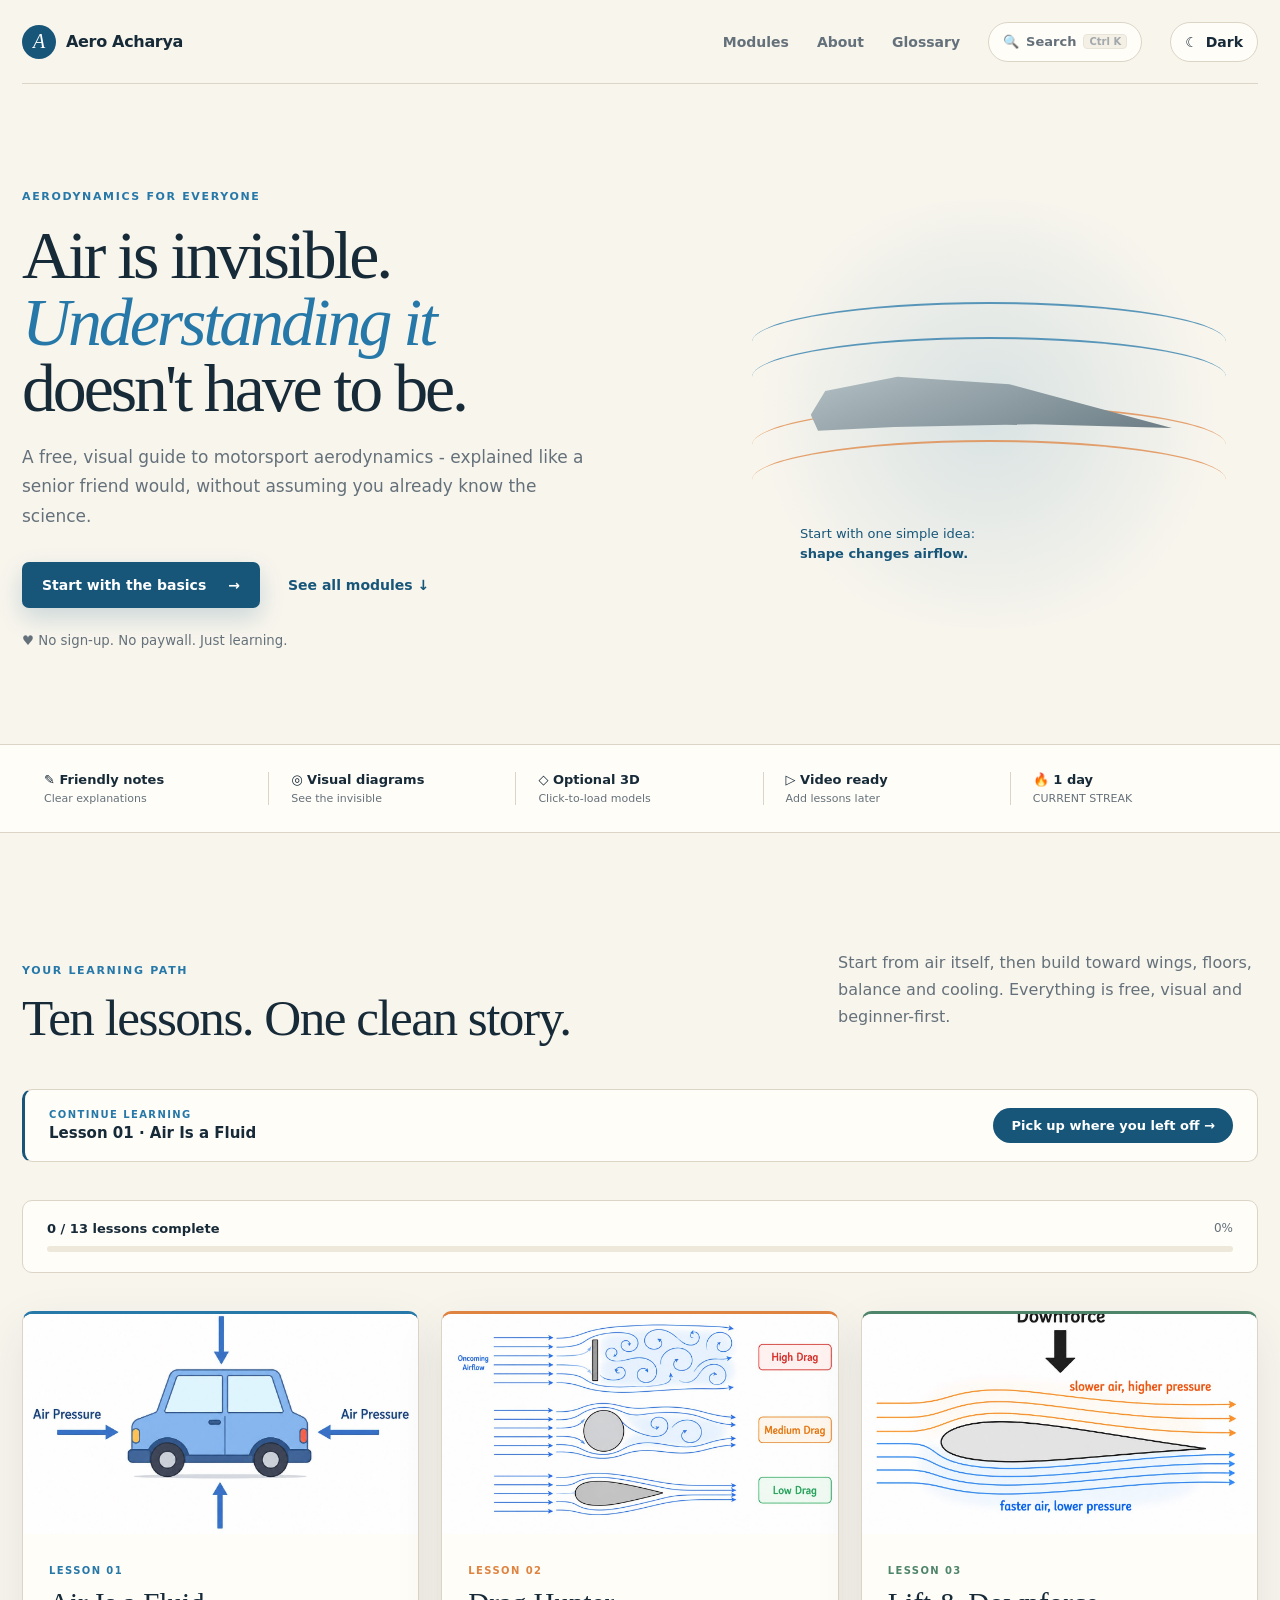
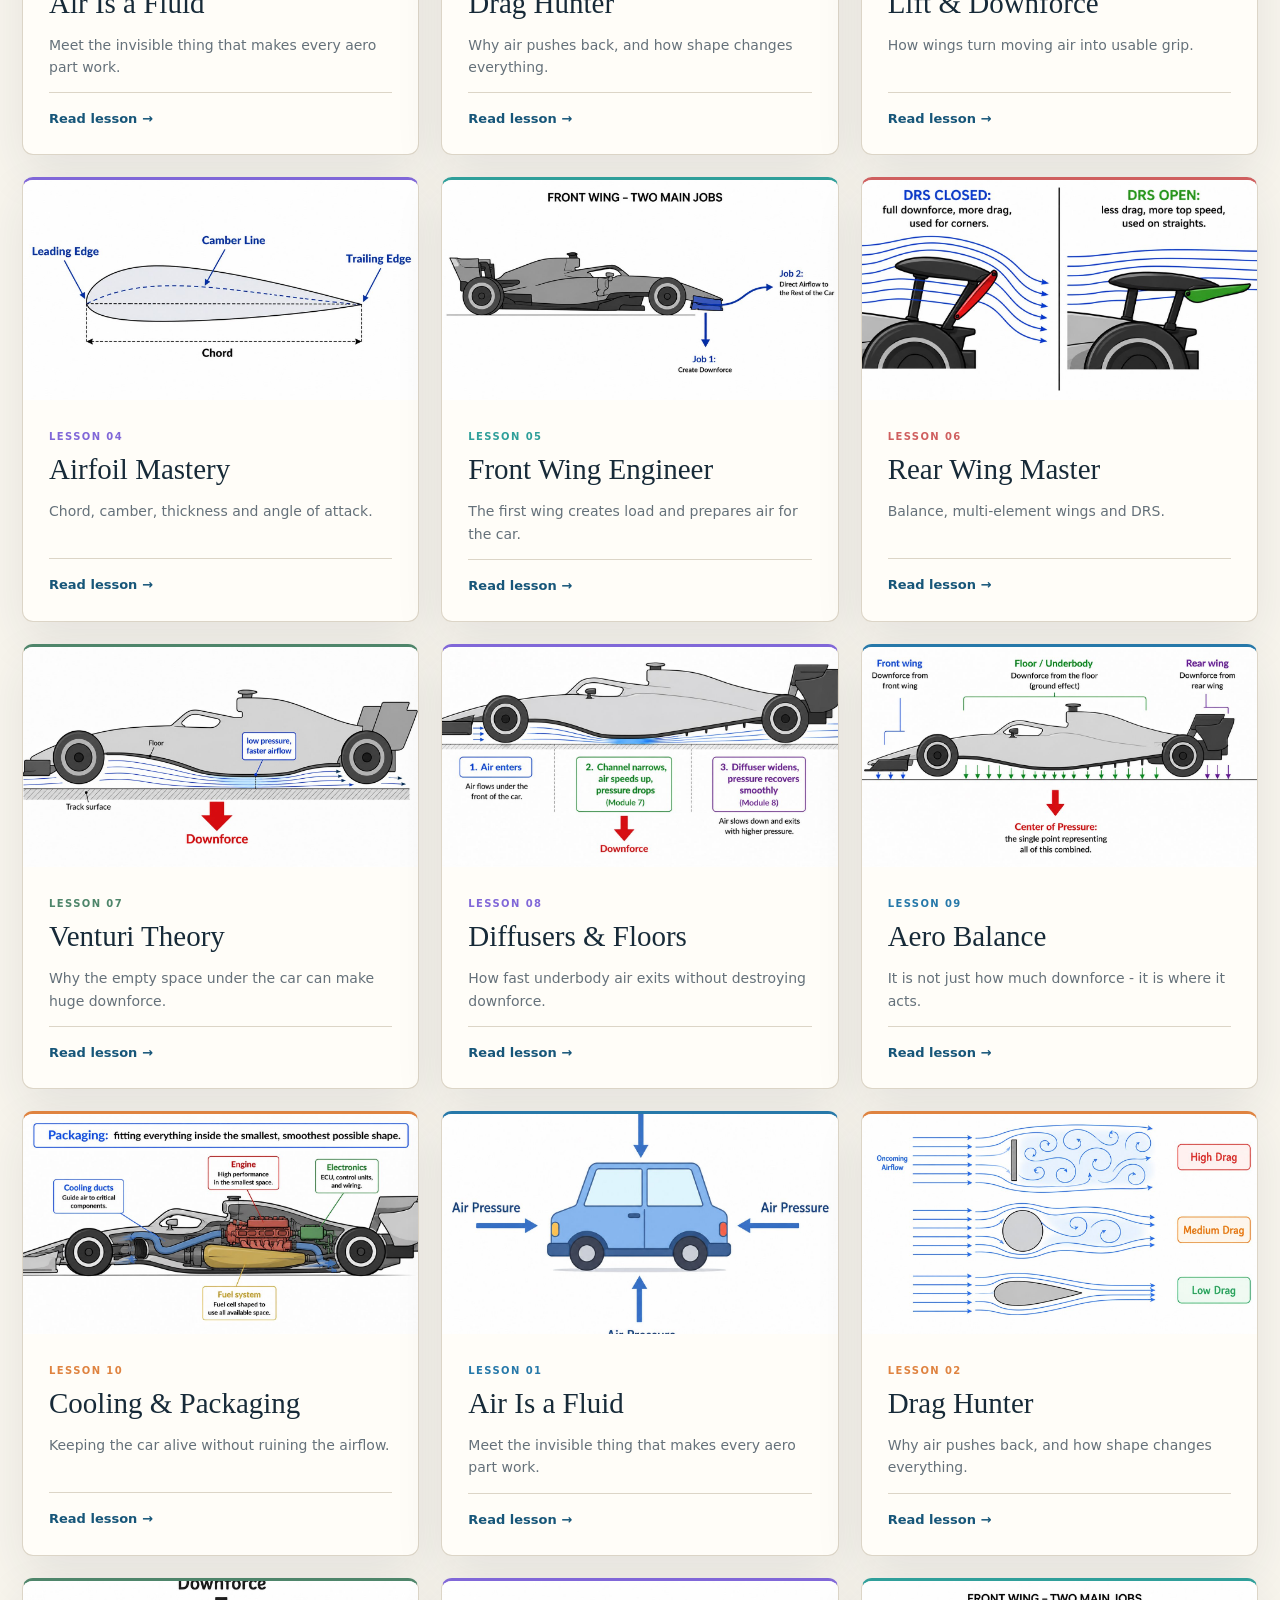
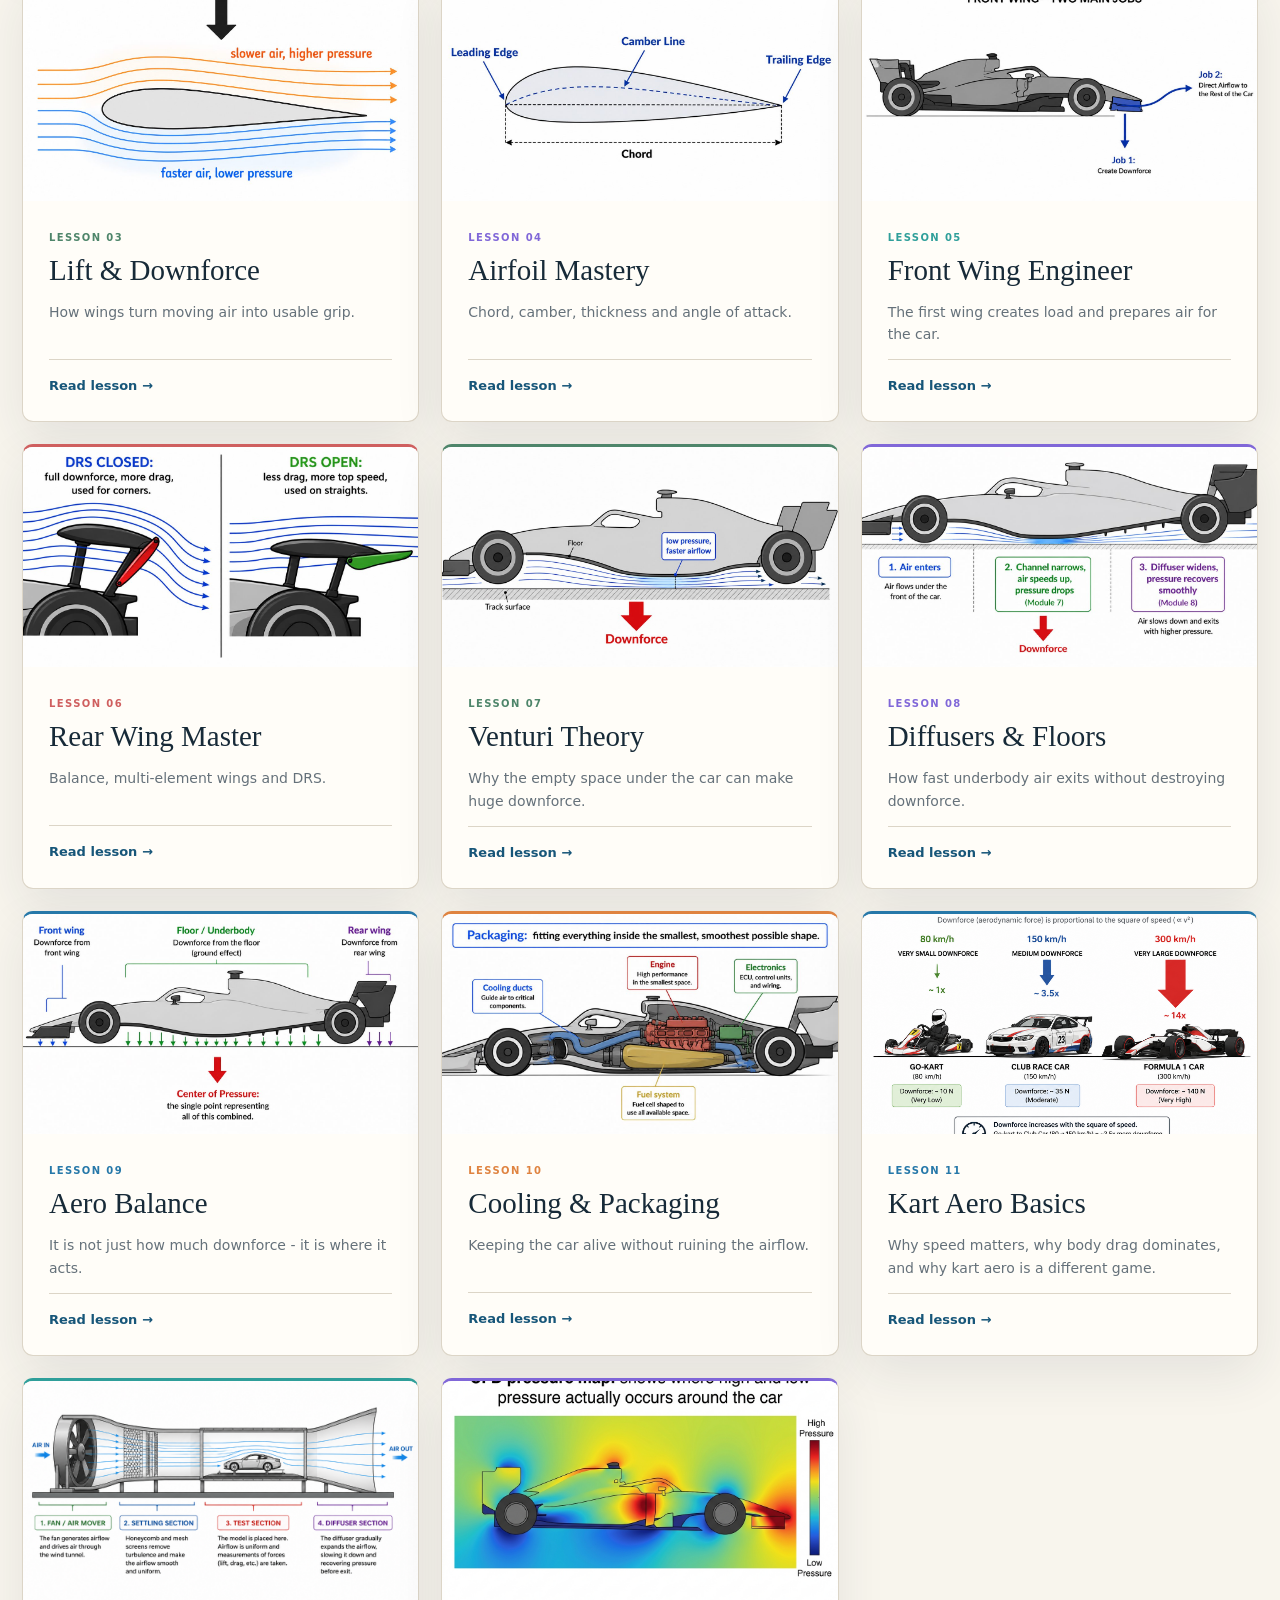
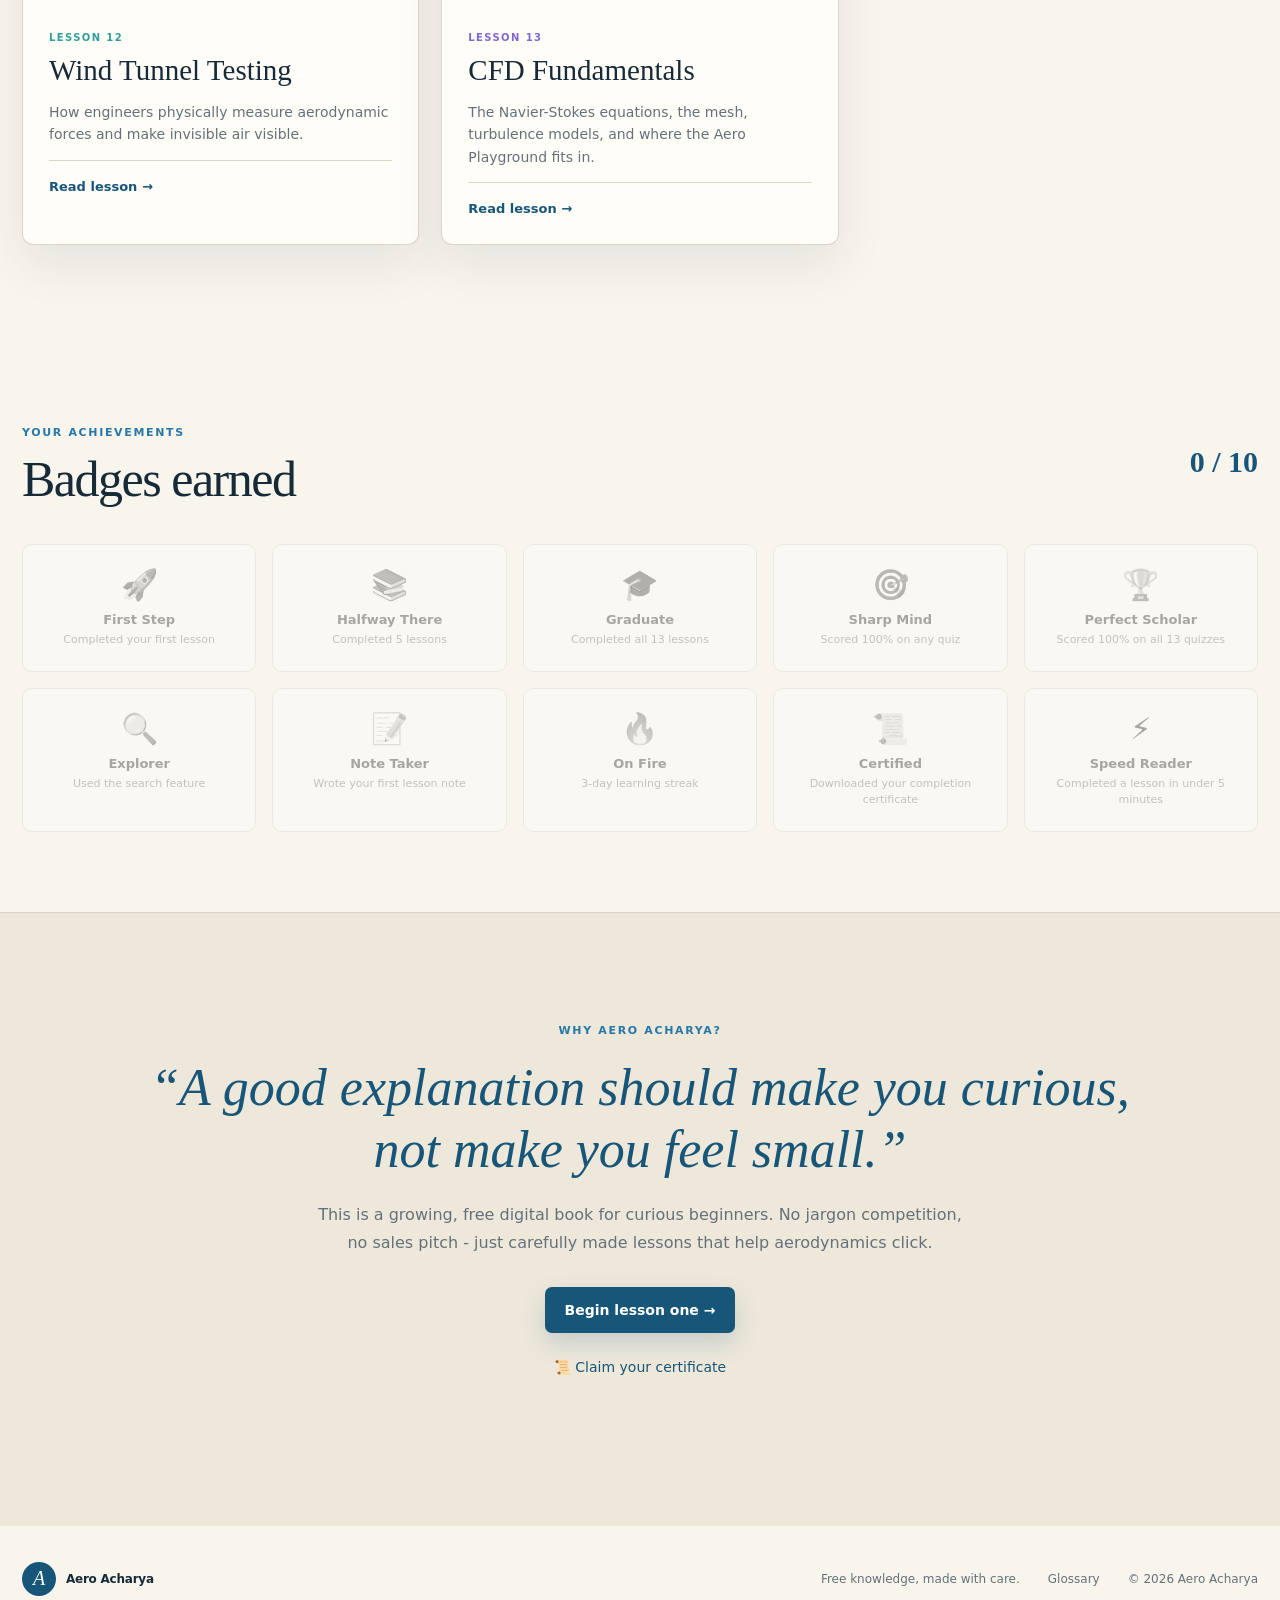
==== commit edec35f3: "SEO Overhaul: Meta tags, JSON-LD, Sitemap, and Divyanshu Choudhary branding" ====
--- a/index.html
+++ b/index.html
@@ -5,9 +5,7 @@
   <meta charset="utf-8">
   <meta name="viewport" content="width=device-width,initial-scale=1">
   <meta name="theme-color" content="#f8f5ed">
-  <meta name="description" content="Free, visual motorsport aerodynamics lessons for complete beginners.">
-  <title>Aero Acharya - Aerodynamics, explained simply</title>
-  <link rel="icon" href="favicon.svg" type="image/svg+xml">
+      <link rel="icon" href="favicon.svg" type="image/svg+xml">
   <link rel="stylesheet" href="assets/styles.css">
   <script src="assets/search-index.js" defer></script>
   <script src="assets/quiz-data.js" defer></script>
@@ -15,6 +13,38 @@
   <script src="assets/search.js" defer></script>
   <script src="assets/enhancements.js" defer></script>
   <script src="assets/achievements.js" defer></script>
+<!-- SEO TAGS -->
+  <title>Aero Acharya | Learn Aerodynamics & Aerospace Engineering</title>
+  <meta name="description" content="Learn aerodynamics, aerospace engineering, flight mechanics, CFD, and aircraft design with Aero Acharya by Divyanshu Choudhary. Free tutorials and courses.">
+  <meta name="keywords" content="Aero Acharya, Divyanshu Choudhary, aerodynamics, aerodynamics course, learn aerodynamics, aerospace engineering, CFD basics, flight mechanics, aircraft design, motorsport aerodynamics">
+  <link rel="canonical" href="https://aeroacharya.netlify.app/">
+  
+  <meta property="og:title" content="Aero Acharya | Learn Aerodynamics & Aerospace Engineering">
+  <meta property="og:description" content="Learn aerodynamics, aerospace engineering, flight mechanics, CFD, and aircraft design with Aero Acharya by Divyanshu Choudhary. Free tutorials and courses.">
+  <meta property="og:url" content="https://aeroacharya.netlify.app/">
+  <meta property="og:type" content="website">
+  <meta property="og:site_name" content="Aero Acharya">
+  
+  <meta name="twitter:card" content="summary_large_image">
+  <meta name="twitter:title" content="Aero Acharya | Learn Aerodynamics & Aerospace Engineering">
+  <meta name="twitter:description" content="Learn aerodynamics, aerospace engineering, flight mechanics, CFD, and aircraft design with Aero Acharya by Divyanshu Choudhary. Free tutorials and courses.">
+  
+  <meta name="author" content="Divyanshu Choudhary">
+  
+  <script type="application/ld+json">
+  {
+    "@context": "https://schema.org",
+    "@type": "Course",
+    "name": "Aero Acharya | Learn Aerodynamics & Aerospace Engineering",
+    "description": "Learn aerodynamics, aerospace engineering, flight mechanics, CFD, and aircraft design with Aero Acharya by Divyanshu Choudhary. Free tutorials and courses.",
+    "provider": {
+      "@type": "Person",
+      "name": "Divyanshu Choudhary",
+      "sameAs": "https://aeroacharya.netlify.app"
+    }
+  }
+  </script>
+  <!-- END SEO TAGS -->
 </head>
 <body>
   <header class="site-header wrap">
@@ -64,6 +94,19 @@
         <a class="module-card purple" href="modules/diffusers-floors/"><div class="module-art"><img src="assets/images/module-8/complete-ground-effect.jpg" alt="Complete ground effect airflow story"></div><div class="module-copy"><span>LESSON 08</span><h3>Diffusers &amp; Floors</h3><p>How fast underbody air exits without destroying downforce.</p><b>Read lesson →</b></div></a>
         <a class="module-card blue" href="modules/aero-balance/"><div class="module-art"><img src="assets/images/module-9/center-pressure.jpg" alt="Center of pressure on a race car"></div><div class="module-copy"><span>LESSON 09</span><h3>Aero Balance</h3><p>It is not just how much downforce - it is where it acts.</p><b>Read lesson →</b></div></a>
         <a class="module-card orange" href="modules/cooling-packaging/"><div class="module-art"><img src="assets/images/module-10/packaging.jpg" alt="Race car packaging diagram"></div><div class="module-copy"><span>LESSON 10</span><h3>Cooling &amp; Packaging</h3><p>Keeping the car alive without ruining the airflow.</p><b>Read lesson →</b></div></a>
+        <a class="module-card blue" href="modules/air-is-a-fluid/"><div class="module-art"><img src="assets/images/module-1/air-pressure.jpg" alt="Air pressure around a car"></div><div class="module-copy"><span>LESSON 01</span><h3>Air Is a Fluid</h3><p>Meet the invisible thing that makes every aero part work.</p><b>Read lesson →</b></div></a>
+        <a class="module-card orange" href="modules/drag/"><div class="module-art"><img src="assets/images/module-2/shape-drag.jpg" alt="Drag behind different shapes"></div><div class="module-copy"><span>LESSON 02</span><h3>Drag Hunter</h3><p>Why air pushes back, and how shape changes everything.</p><b>Read lesson →</b></div></a>
+        <a class="module-card green" href="modules/lift-downforce/"><div class="module-art"><img src="assets/images/module-3/downforce.jpg" alt="Downforce on an inverted wing"></div><div class="module-copy"><span>LESSON 03</span><h3>Lift &amp; Downforce</h3><p>How wings turn moving air into usable grip.</p><b>Read lesson →</b></div></a>
+        <a class="module-card purple" href="modules/airfoil-mastery/"><div class="module-art"><img src="assets/images/module-4/airfoil-anatomy.jpg" alt="Labeled airfoil anatomy"></div><div class="module-copy"><span>LESSON 04</span><h3>Airfoil Mastery</h3><p>Chord, camber, thickness and angle of attack.</p><b>Read lesson →</b></div></a>
+        <a class="module-card teal" href="modules/front-wing-engineer/"><div class="module-art"><img src="assets/images/module-5/front-wing-jobs.jpg" alt="Front wing two main jobs"></div><div class="module-copy"><span>LESSON 05</span><h3>Front Wing Engineer</h3><p>The first wing creates load and prepares air for the car.</p><b>Read lesson →</b></div></a>
+        <a class="module-card red" href="modules/rear-wing-master/"><div class="module-art"><img src="assets/images/module-6/drs-open-closed.jpg" alt="DRS open and closed comparison"></div><div class="module-copy"><span>LESSON 06</span><h3>Rear Wing Master</h3><p>Balance, multi-element wings and DRS.</p><b>Read lesson →</b></div></a>
+        <a class="module-card green" href="modules/venturi-theory/"><div class="module-art"><img src="assets/images/module-7/ground-effect.jpg" alt="Ground effect airflow under a car"></div><div class="module-copy"><span>LESSON 07</span><h3>Venturi Theory</h3><p>Why the empty space under the car can make huge downforce.</p><b>Read lesson →</b></div></a>
+        <a class="module-card purple" href="modules/diffusers-floors/"><div class="module-art"><img src="assets/images/module-8/complete-ground-effect.jpg" alt="Complete ground effect airflow story"></div><div class="module-copy"><span>LESSON 08</span><h3>Diffusers &amp; Floors</h3><p>How fast underbody air exits without destroying downforce.</p><b>Read lesson →</b></div></a>
+        <a class="module-card blue" href="modules/aero-balance/"><div class="module-art"><img src="assets/images/module-9/center-pressure.jpg" alt="Center of pressure on a race car"></div><div class="module-copy"><span>LESSON 09</span><h3>Aero Balance</h3><p>It is not just how much downforce - it is where it acts.</p><b>Read lesson →</b></div></a>
+        <a class="module-card orange" href="modules/cooling-packaging/"><div class="module-art"><img src="assets/images/module-10/packaging.jpg" alt="Race car packaging diagram"></div><div class="module-copy"><span>LESSON 10</span><h3>Cooling &amp; Packaging</h3><p>Keeping the car alive without ruining the airflow.</p><b>Read lesson →</b></div></a>
+        <a class="module-card blue" href="modules/kart-aero-basics/"><div class="module-art"><img src="assets/images/module-11/kart-speed.jpg" alt="Kart, club car and F1 downforce comparison"></div><div class="module-copy"><span>LESSON 11</span><h3>Kart Aero Basics</h3><p>Why speed matters, why body drag dominates, and why kart aero is a different game.</p><b>Read lesson →</b></div></a>
+        <a class="module-card teal" href="modules/wind-tunnel-testing/"><div class="module-art"><img src="assets/images/module-12/wind-tunnel-layout.jpg" alt="Wind tunnel cross-section diagram"></div><div class="module-copy"><span>LESSON 12</span><h3>Wind Tunnel Testing</h3><p>How engineers physically measure aerodynamic forces and make invisible air visible.</p><b>Read lesson →</b></div></a>
+        <a class="module-card purple" href="modules/cfd-fundamentals/"><div class="module-art"><img src="assets/images/module-13/cfd-pressure-map.jpg" alt="CFD pressure map around a race car"></div><div class="module-copy"><span>LESSON 13</span><h3>CFD Fundamentals</h3><p>The Navier-Stokes equations, the mesh, turbulence models, and where the Aero Playground fits in.</p><b>Read lesson →</b></div></a>
       </div>
     </section>
 
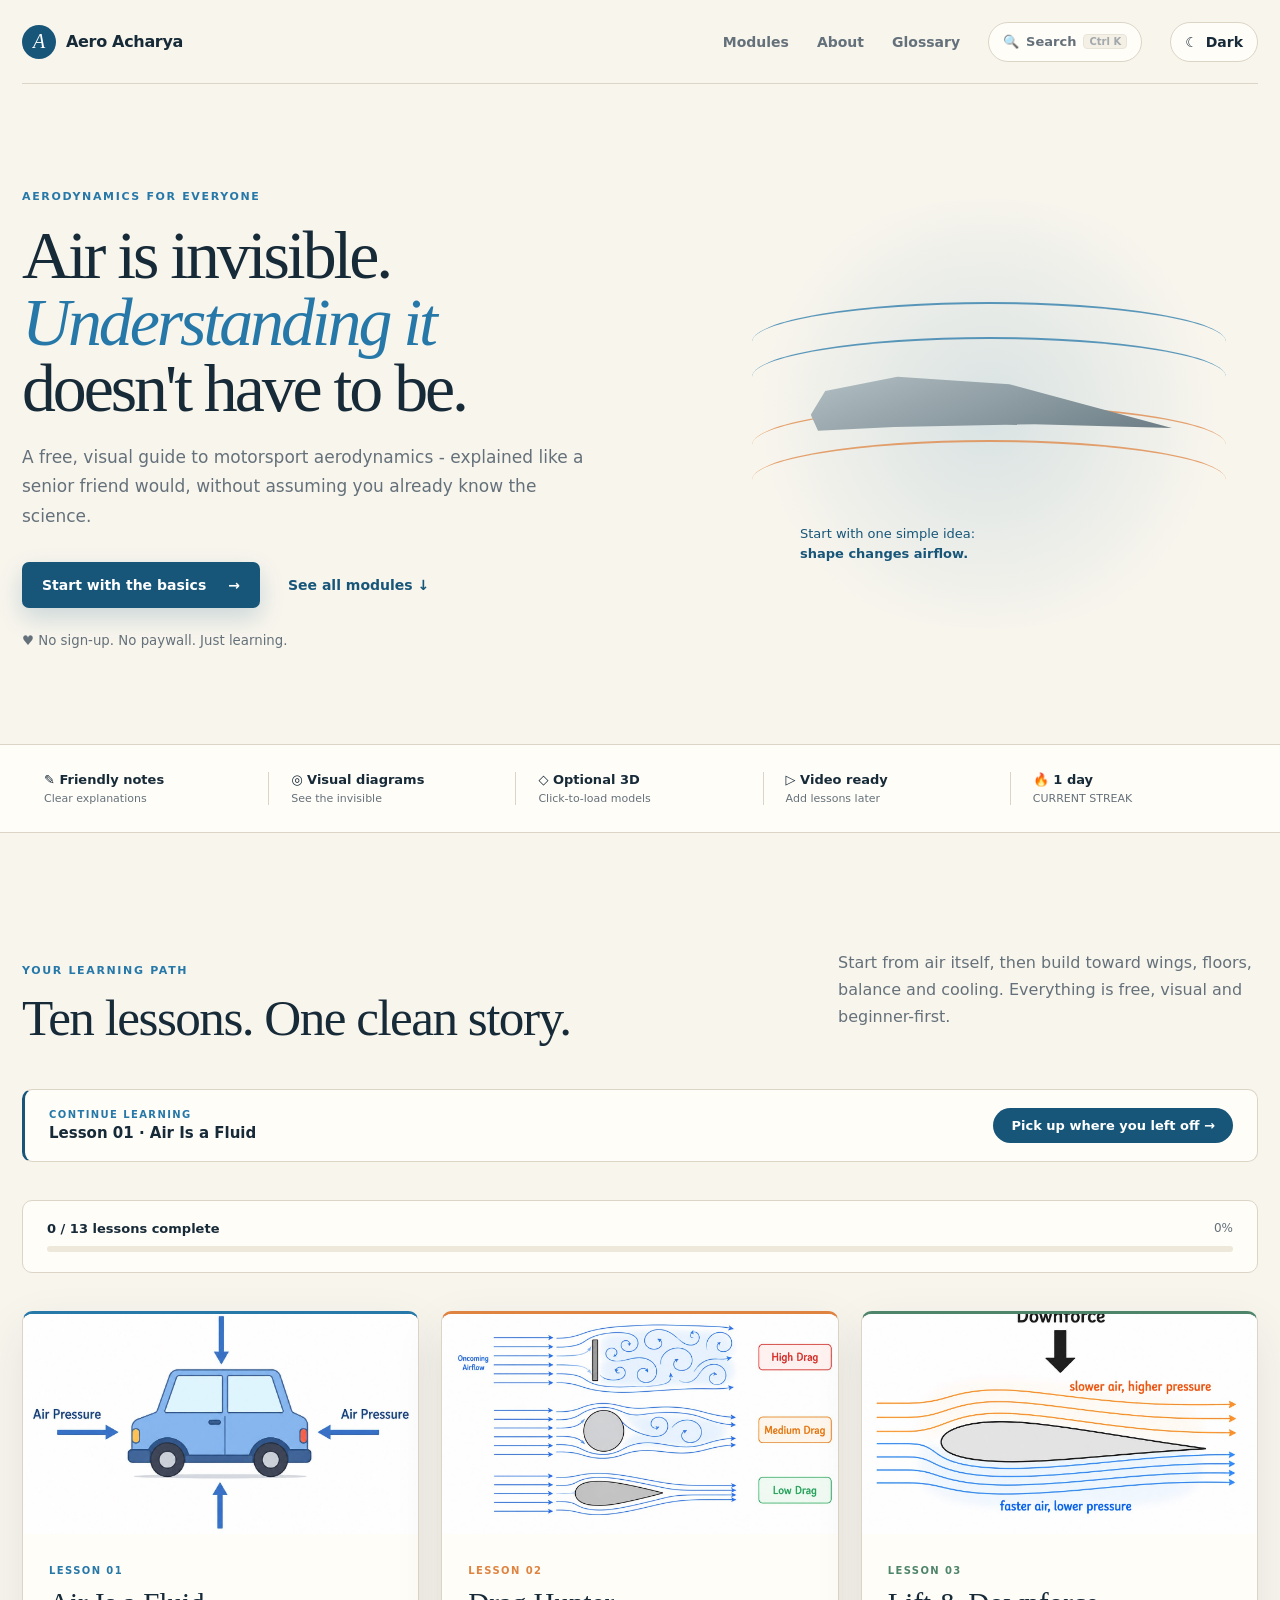
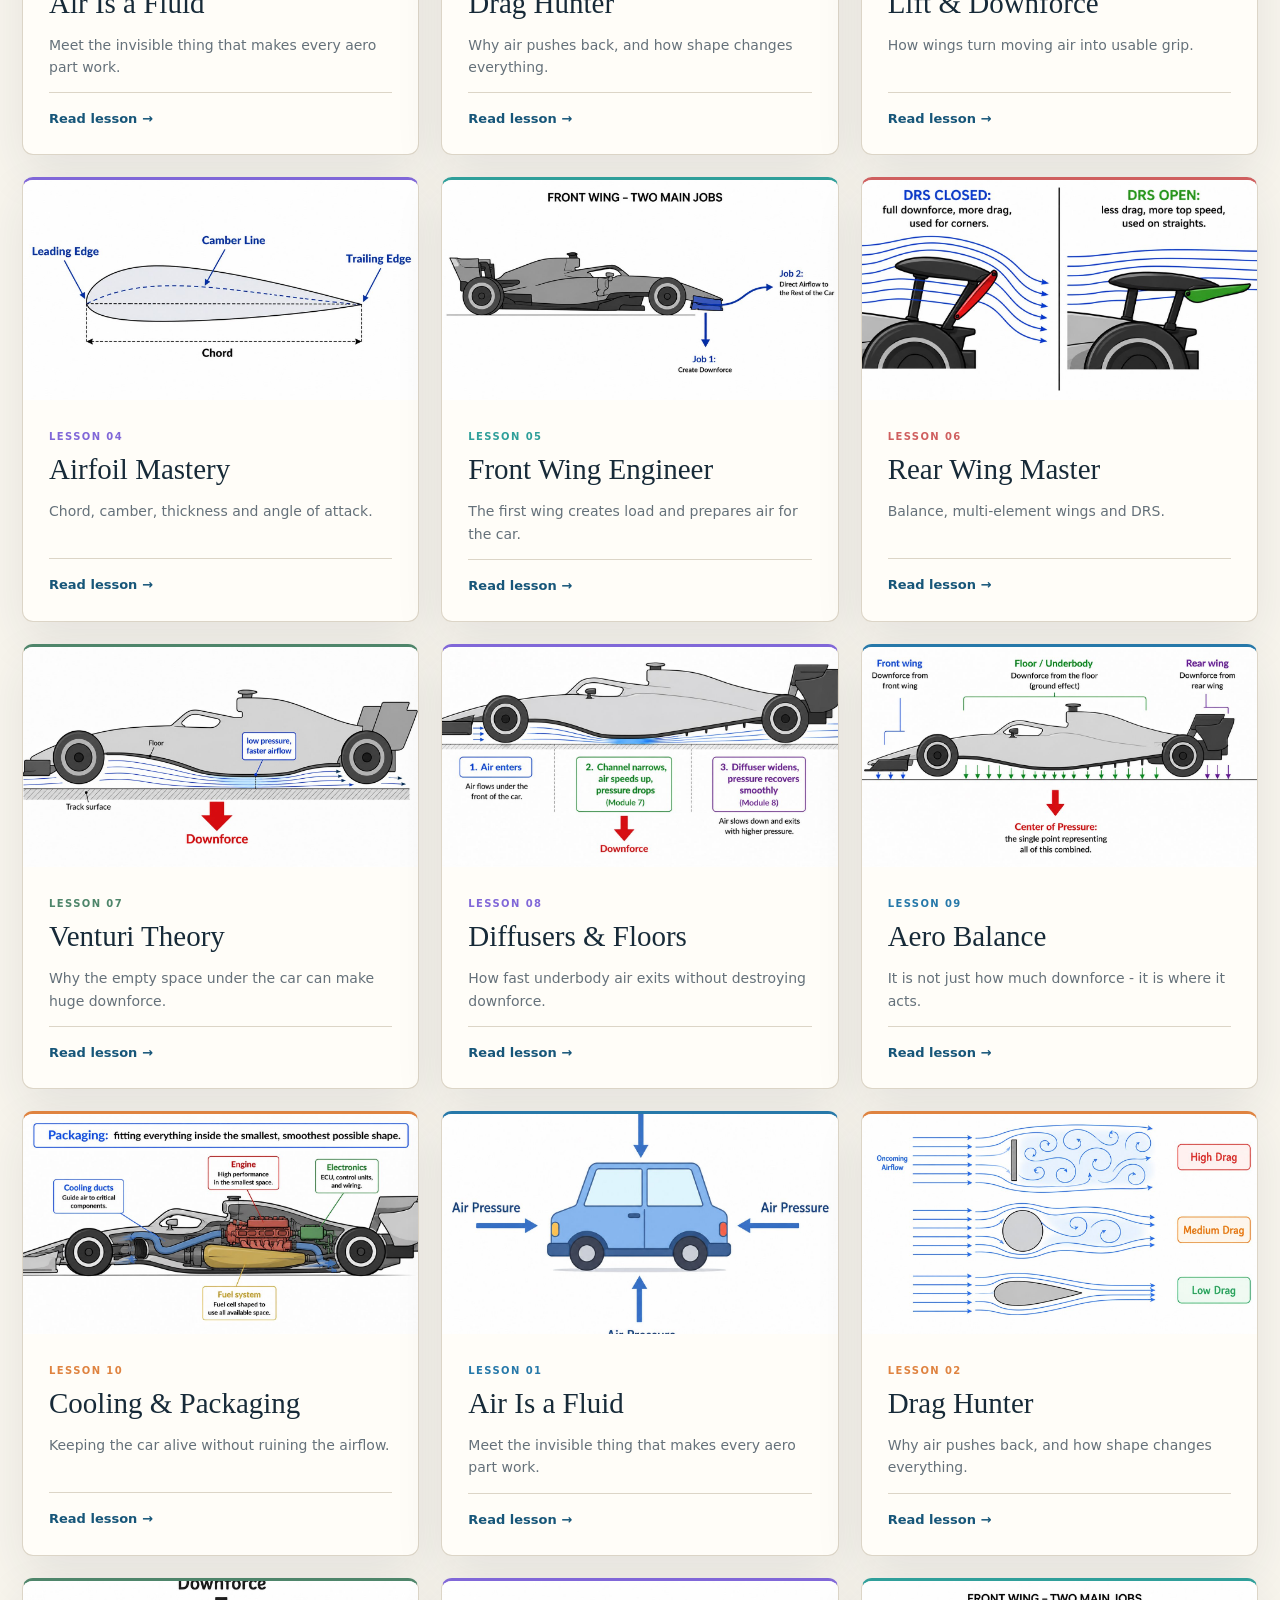
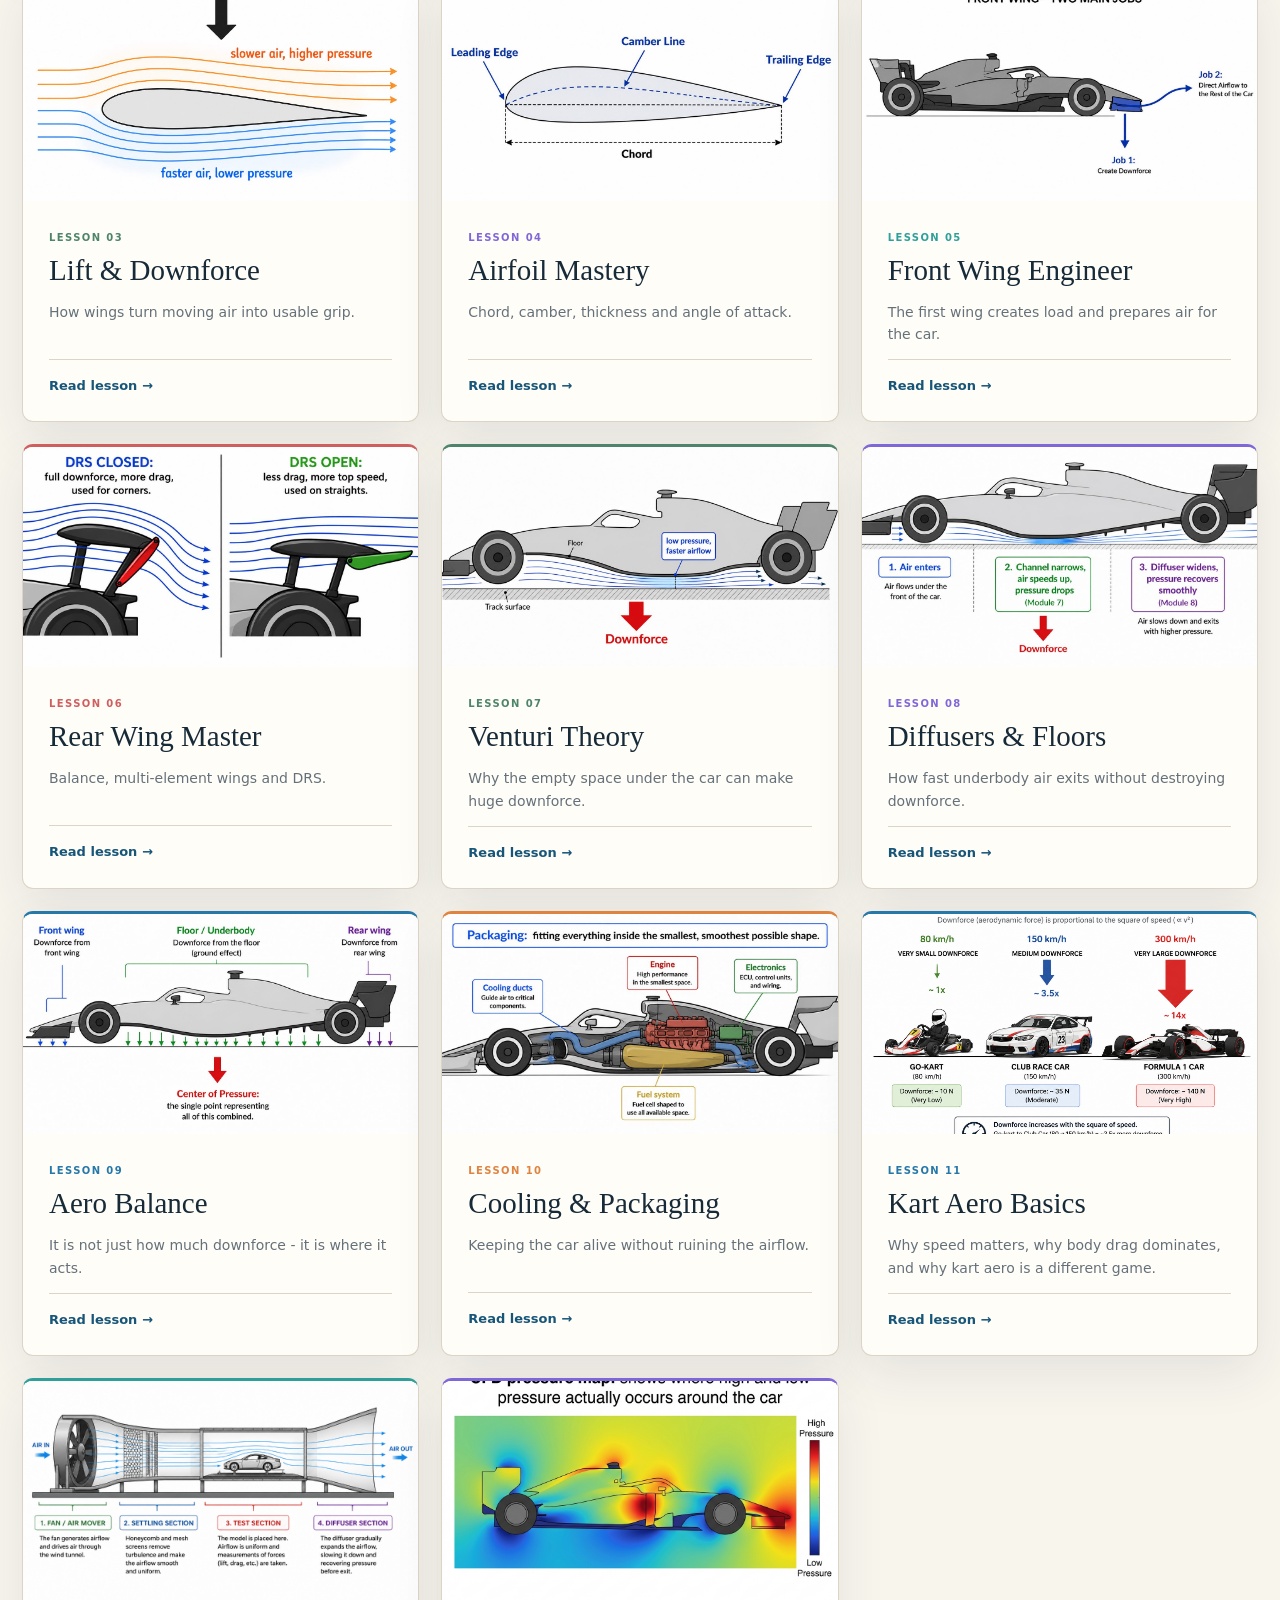
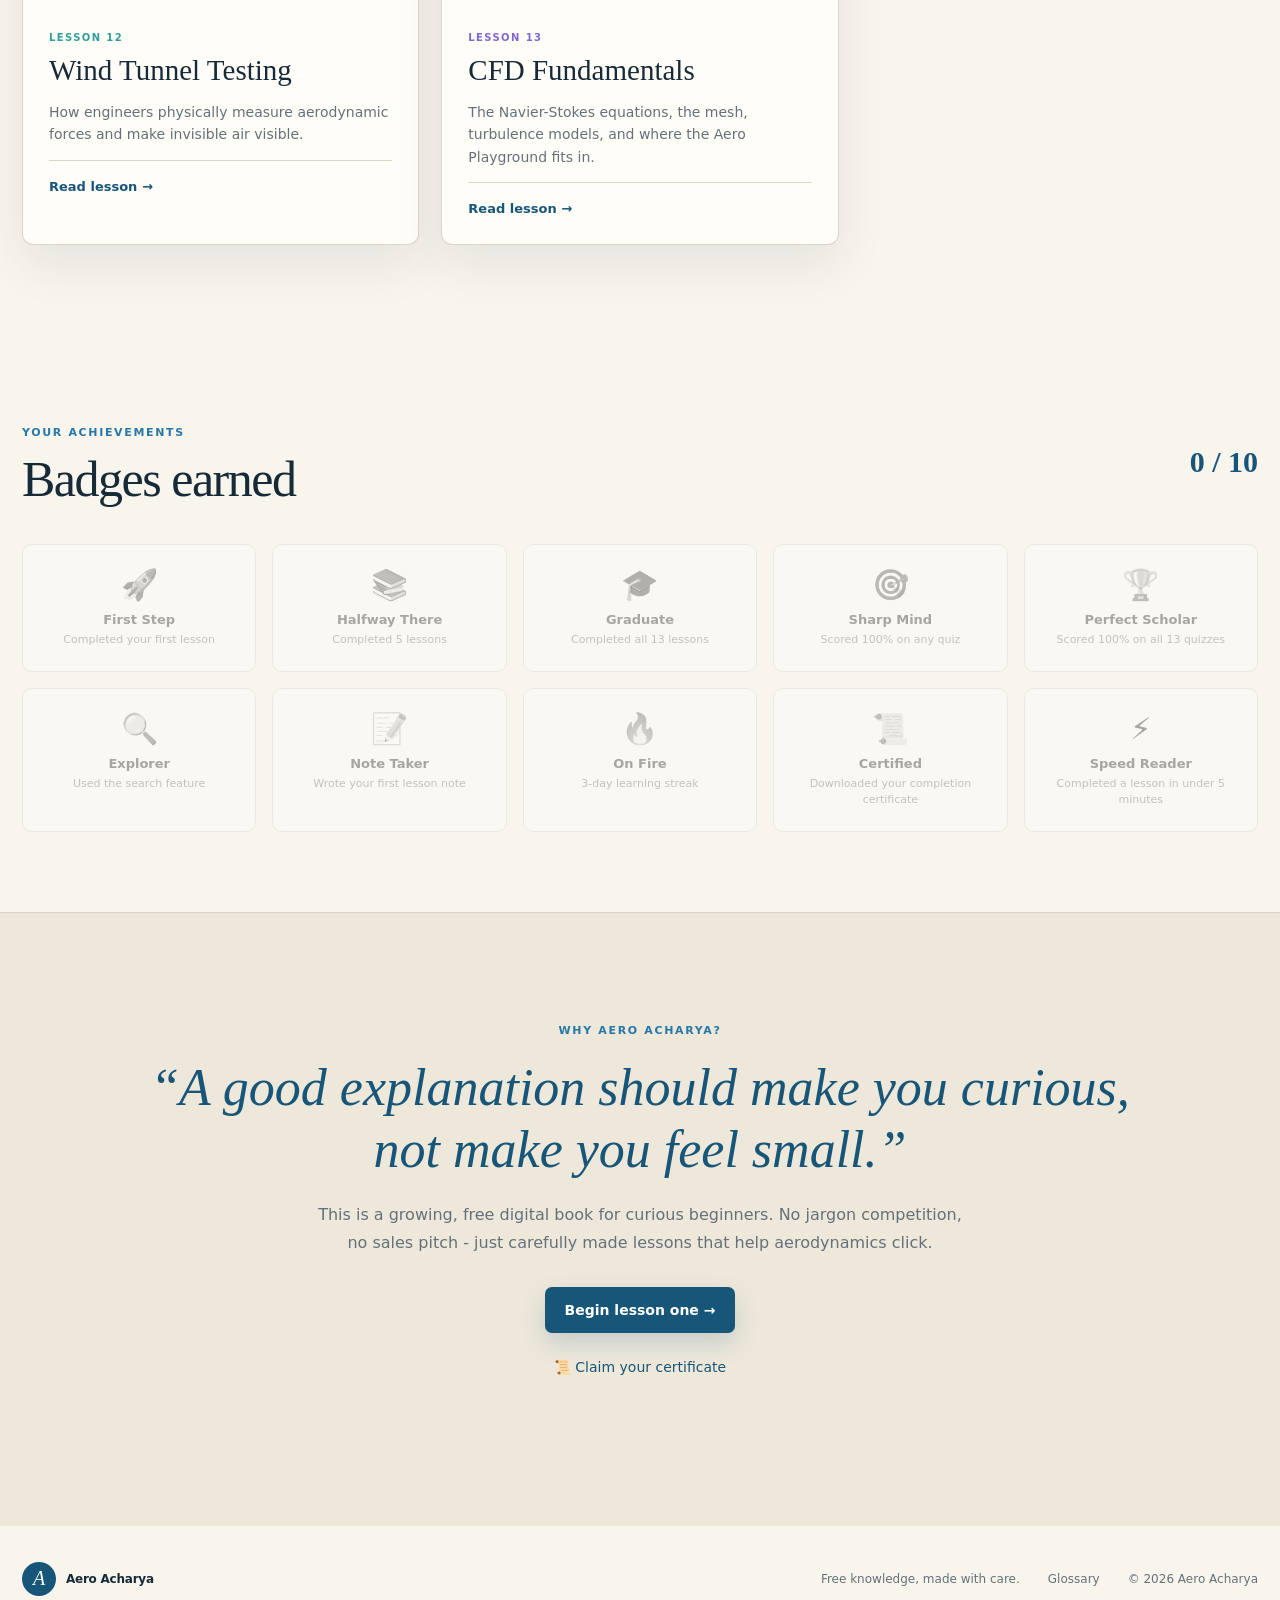
==== commit 9e1b0a55: "Add Google Site Verification tag" ====
--- a/index.html
+++ b/index.html
@@ -5,6 +5,7 @@
   <meta charset="utf-8">
   <meta name="viewport" content="width=device-width,initial-scale=1">
   <meta name="theme-color" content="#f8f5ed">
+  <meta name="google-site-verification" content="Ii97FN_vhlT2lZqxSmOPaVEzLCOabYvV0zbwuRKAxQU" />
       <link rel="icon" href="favicon.svg" type="image/svg+xml">
   <link rel="stylesheet" href="assets/styles.css">
   <script src="assets/search-index.js" defer></script>
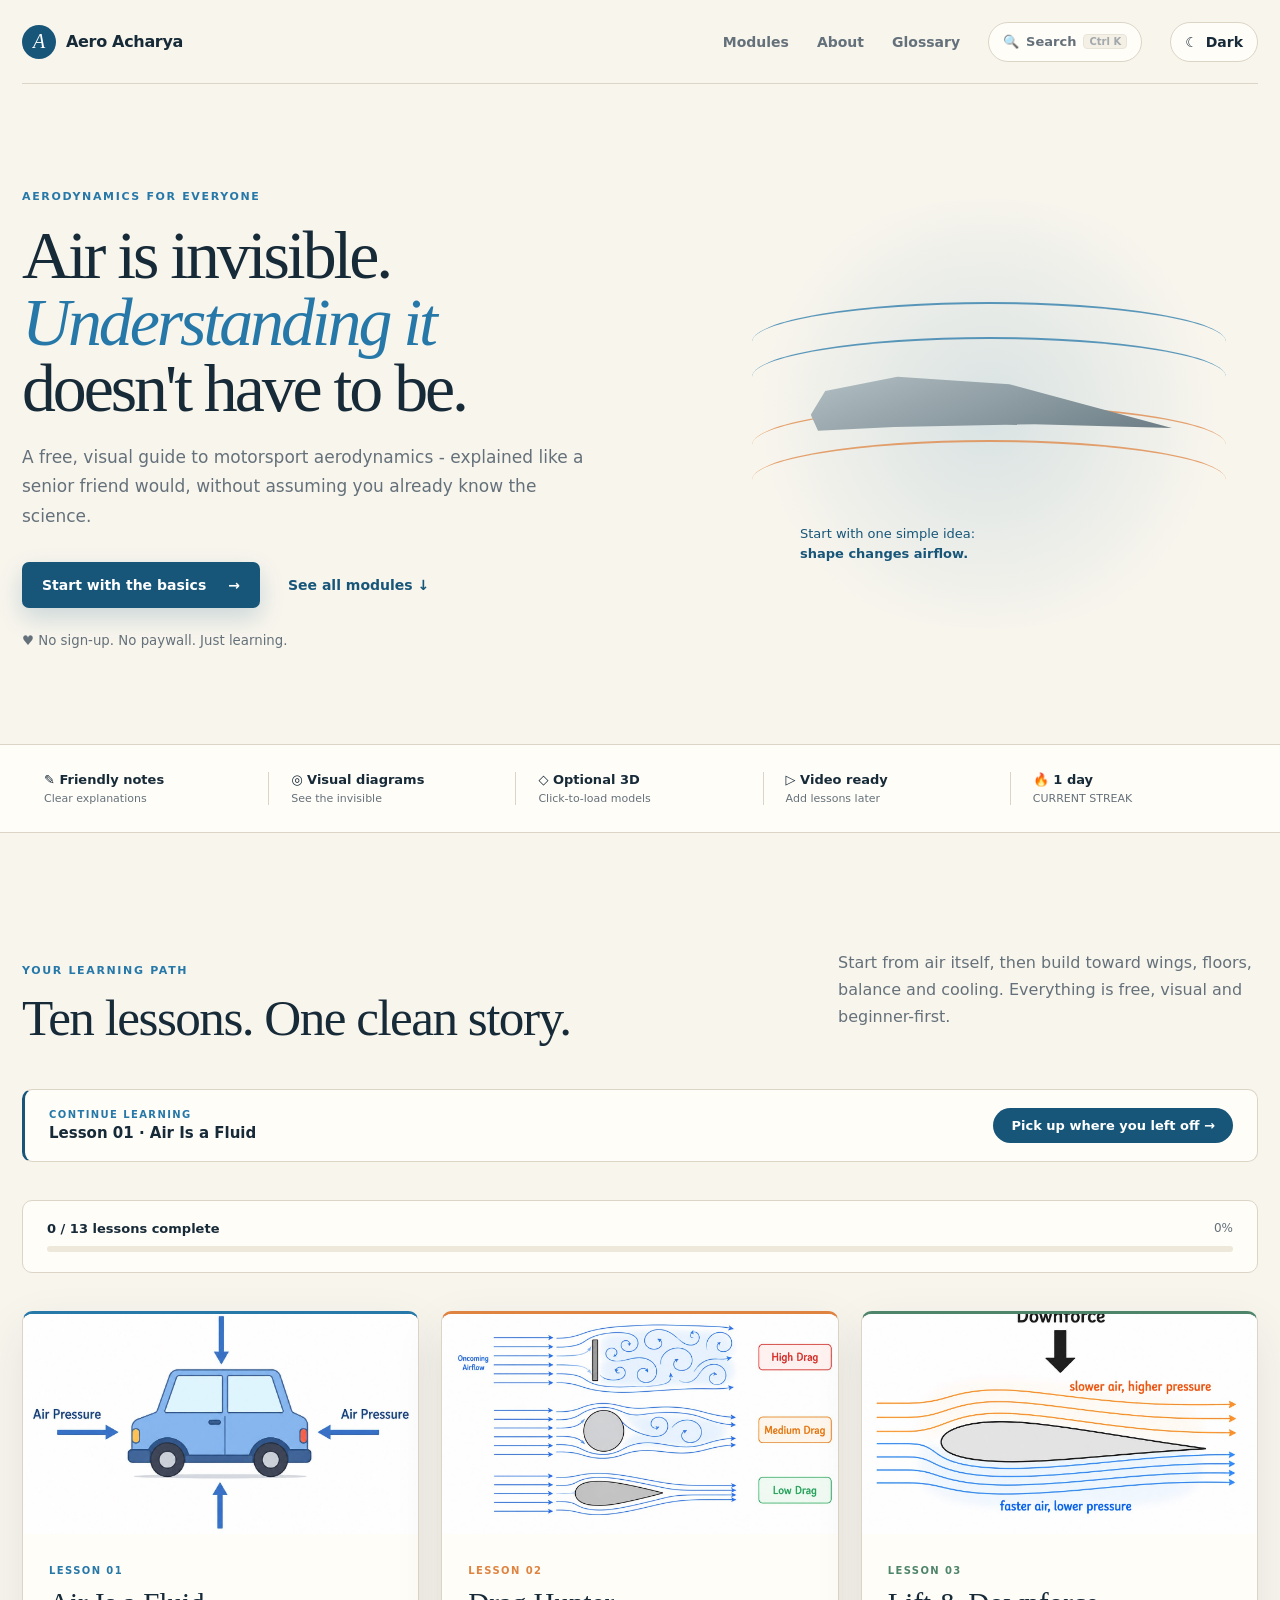
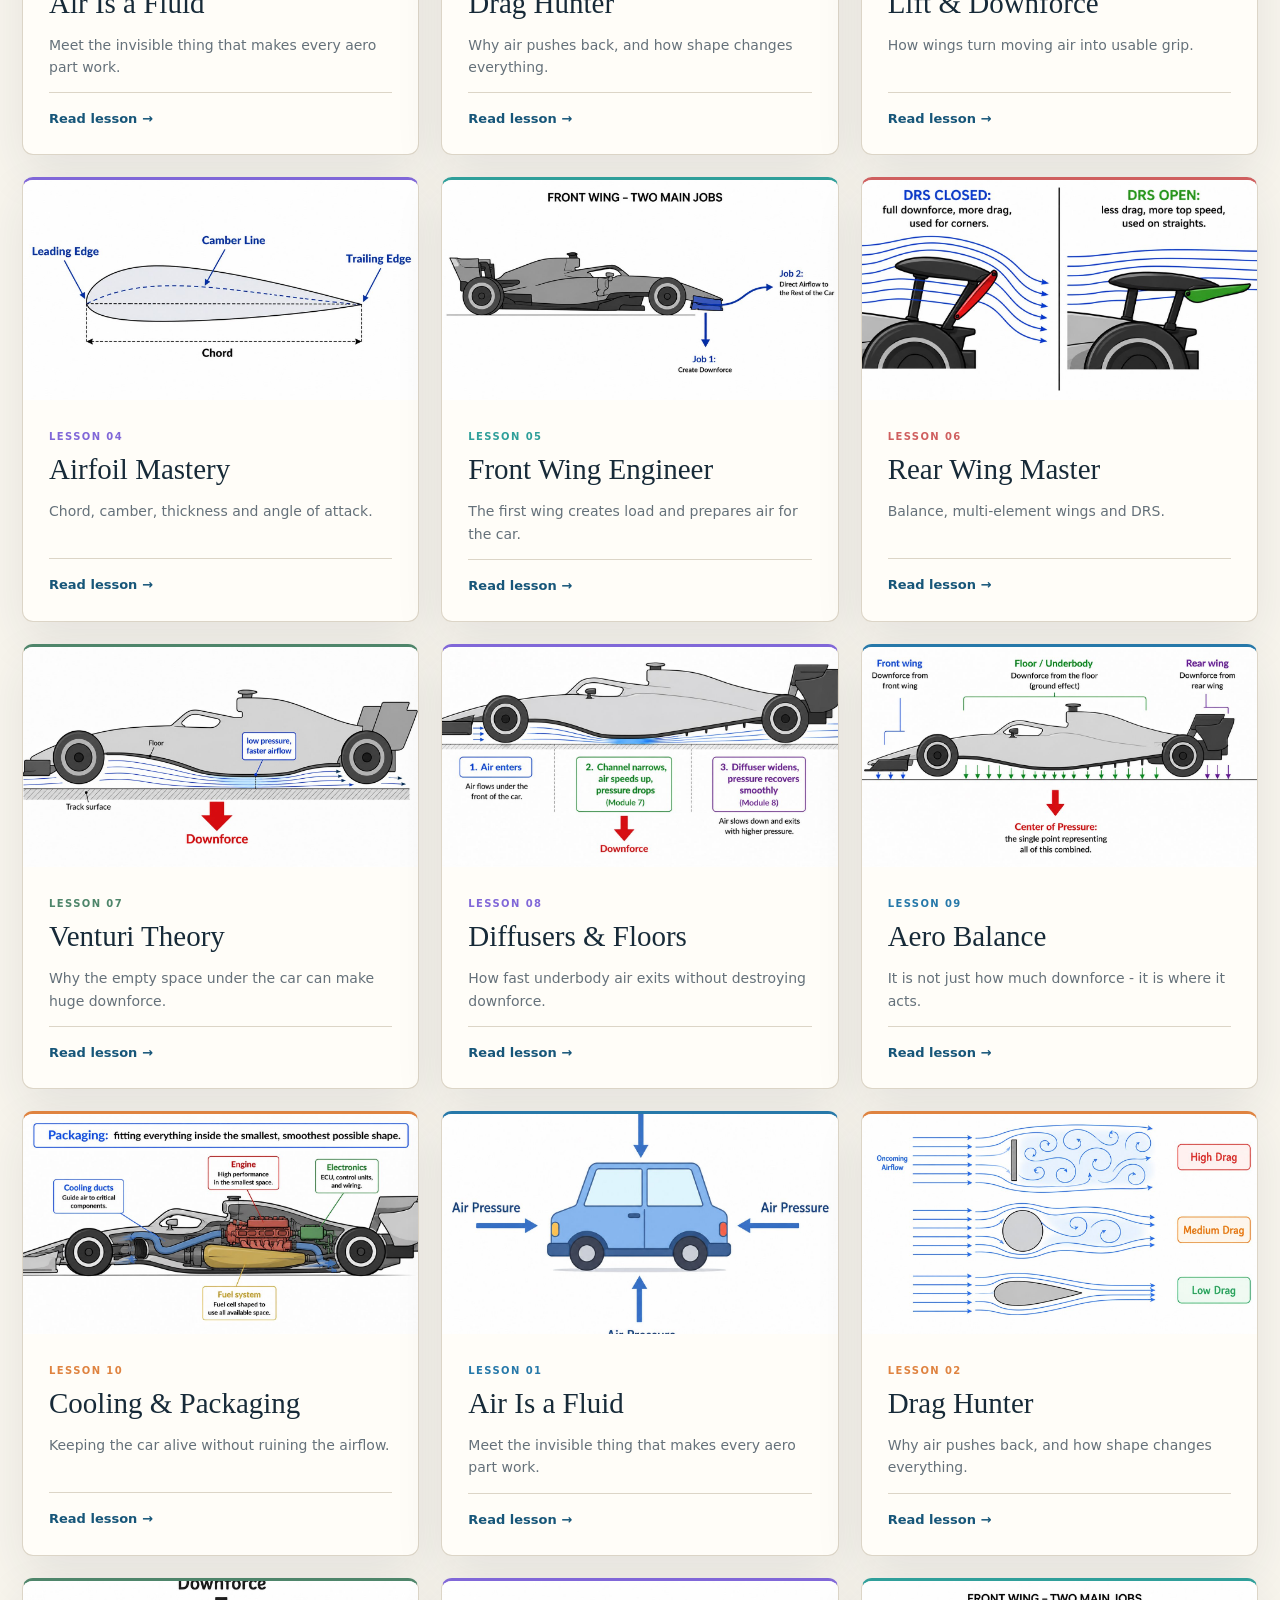
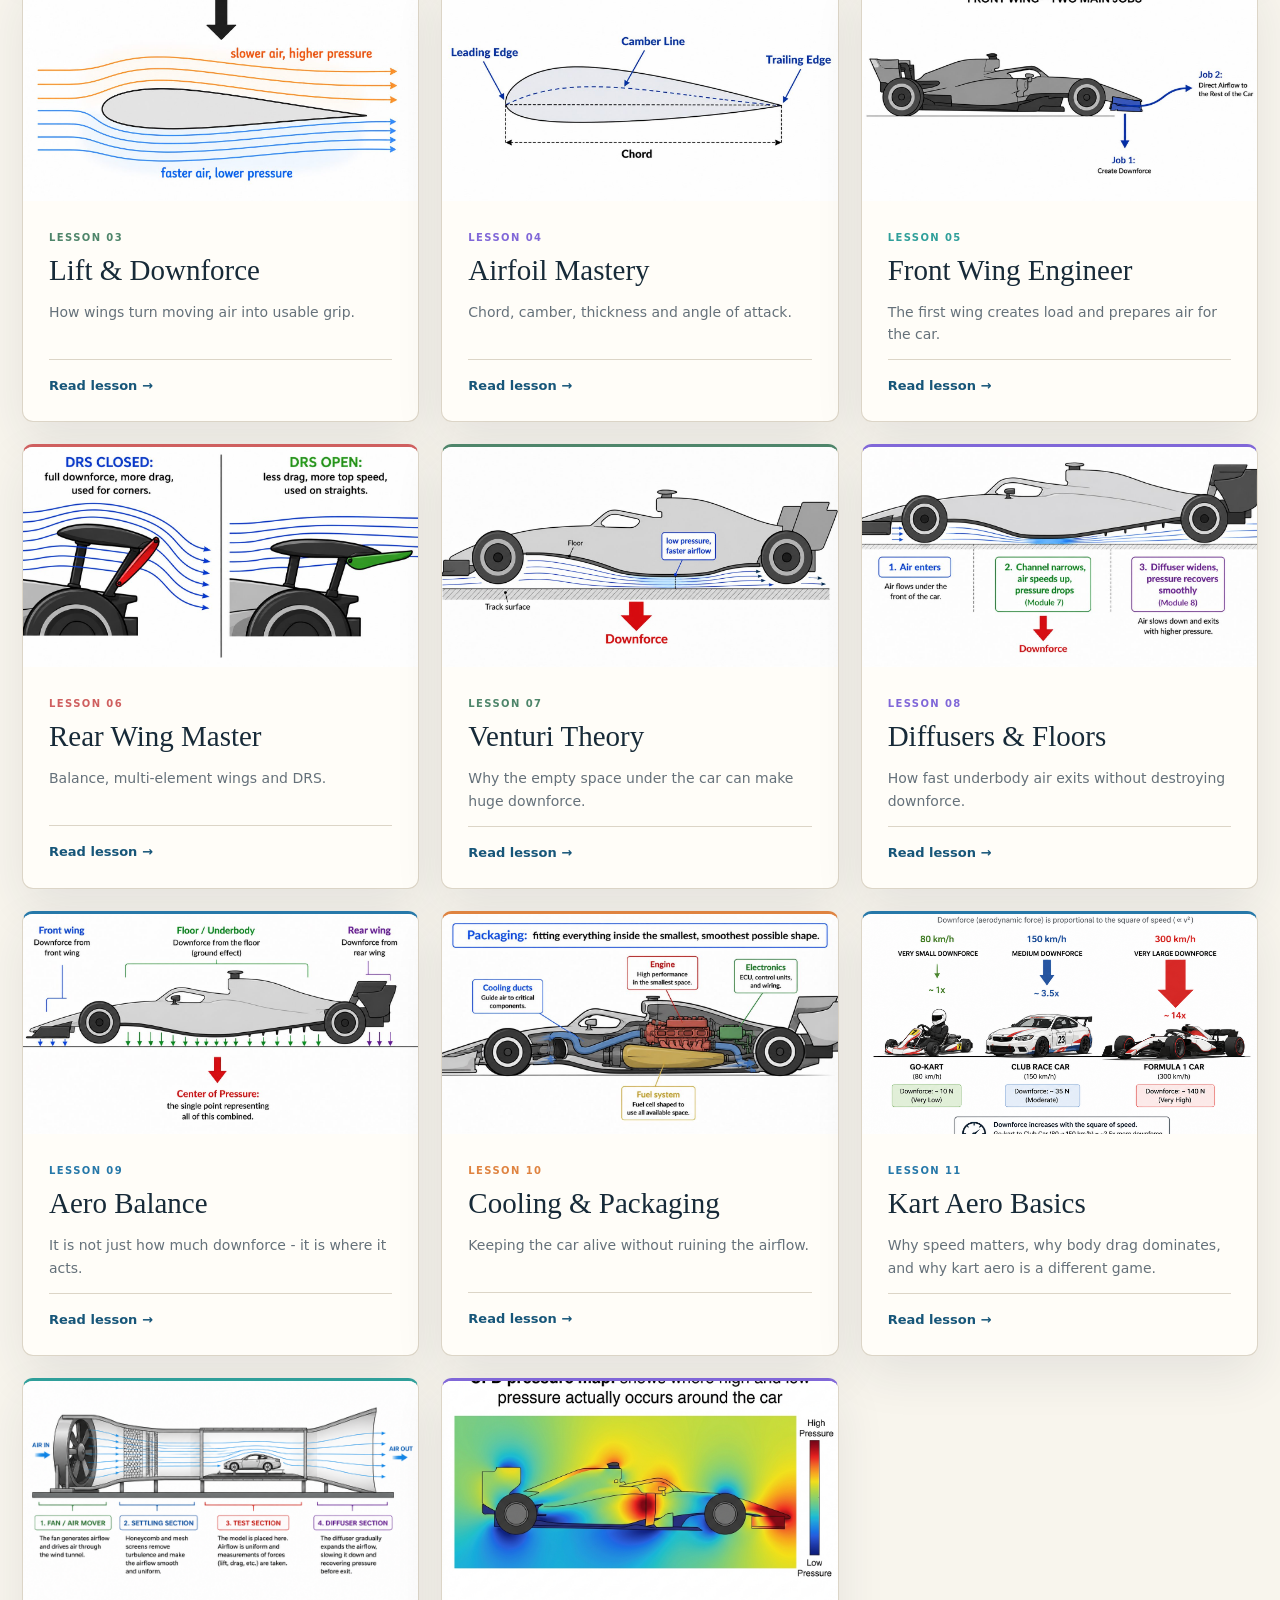
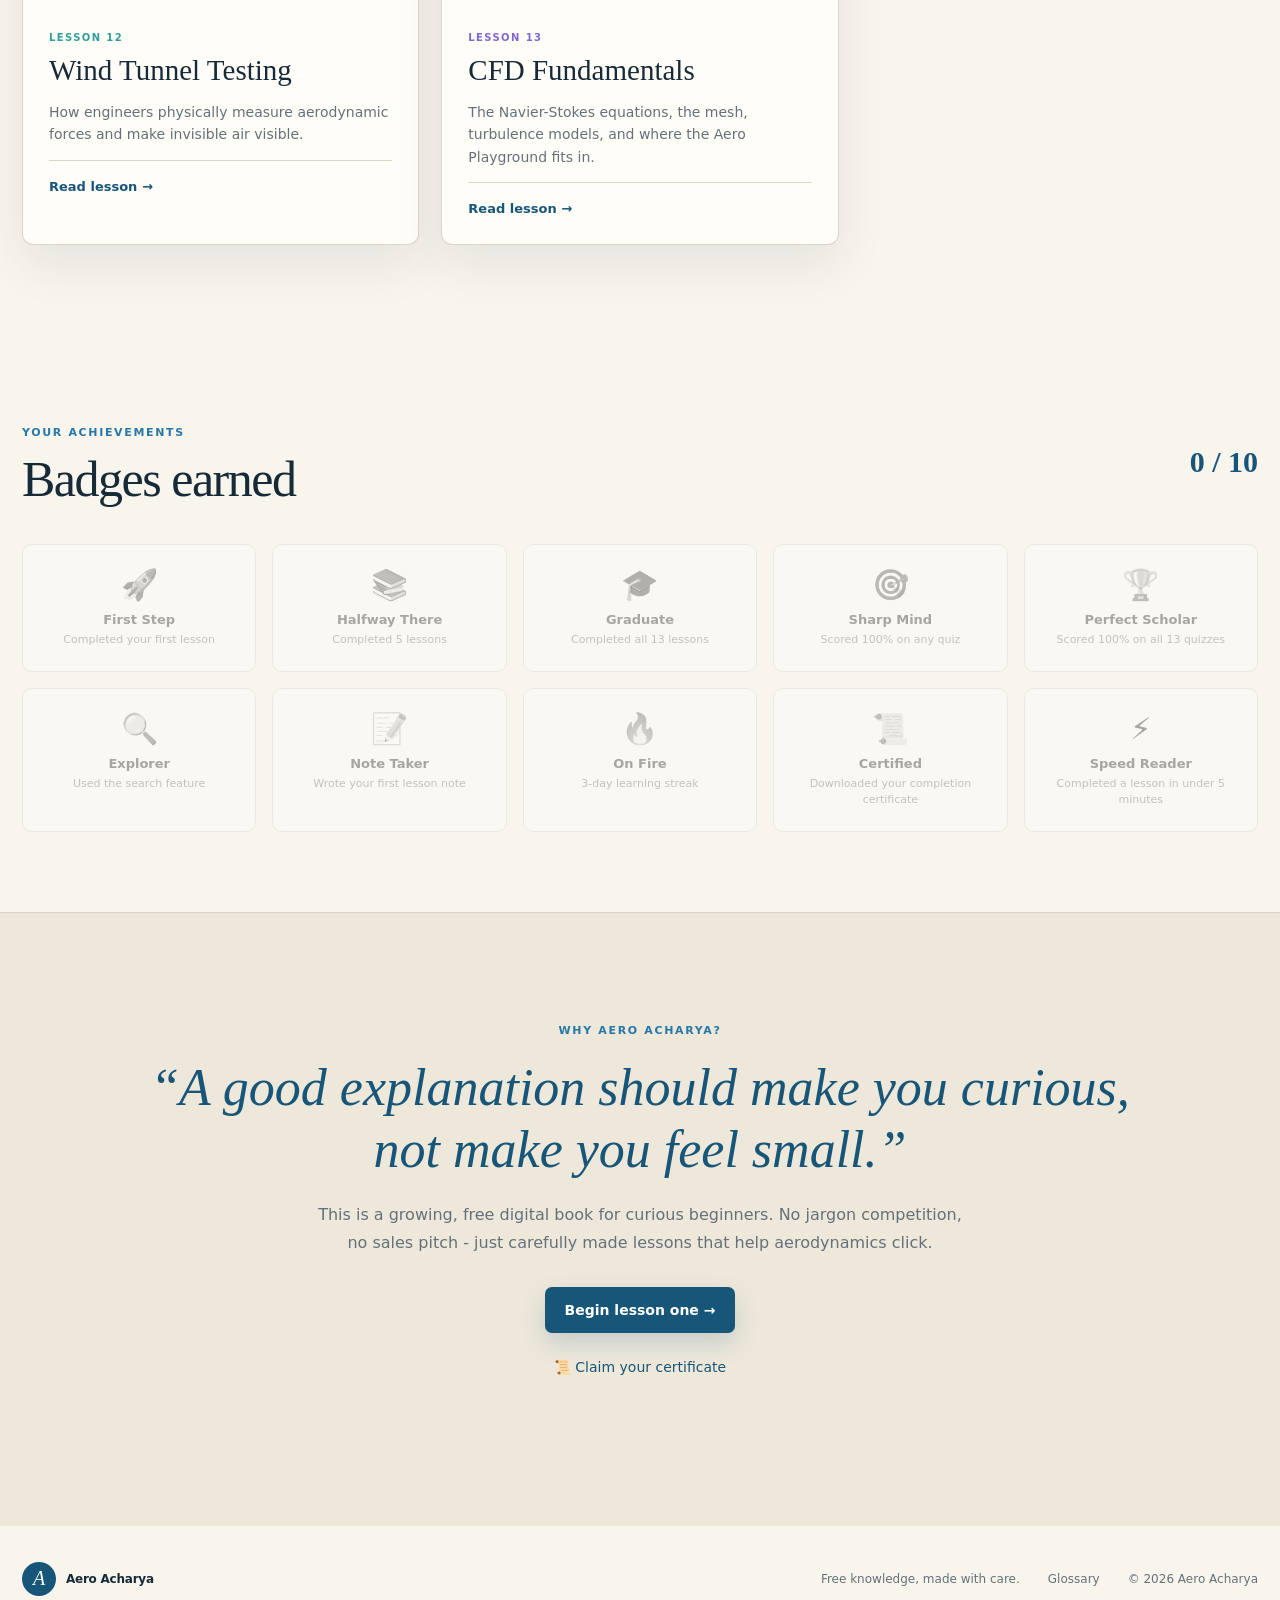
==== commit 0d944613: "Add Google AdSense across all 15 pages" ====
--- a/index.html
+++ b/index.html
@@ -1,4 +1,4 @@
-<!doctype html>
+﻿<!doctype html>
 <html lang="en">
 <head>
   <link rel="manifest" href="manifest.json">
@@ -46,6 +46,7 @@
   }
   </script>
   <!-- END SEO TAGS -->
+<script async src="https://pagead2.googlesyndication.com/pagead/js/adsbygoogle.js?client=ca-pub-2757665908604833" crossorigin="anonymous"></script>
 </head>
 <body>
   <header class="site-header wrap">
